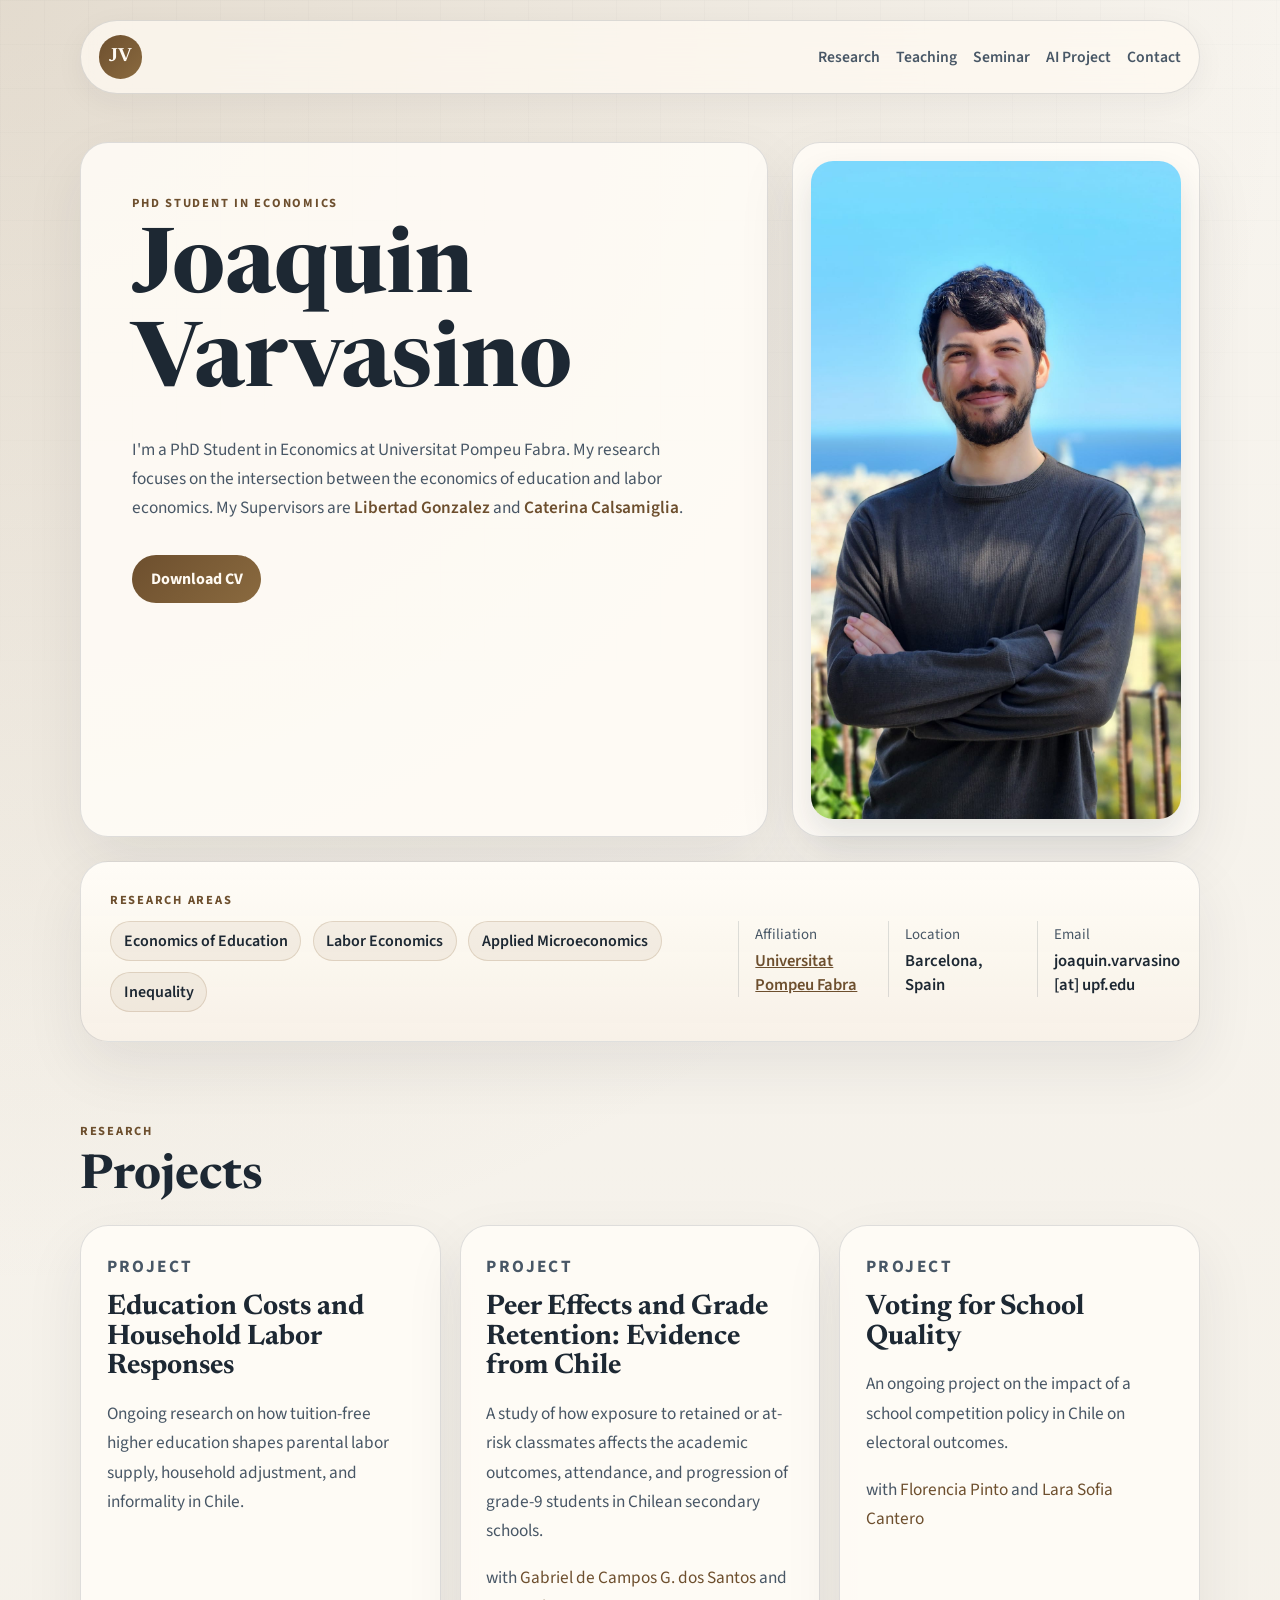
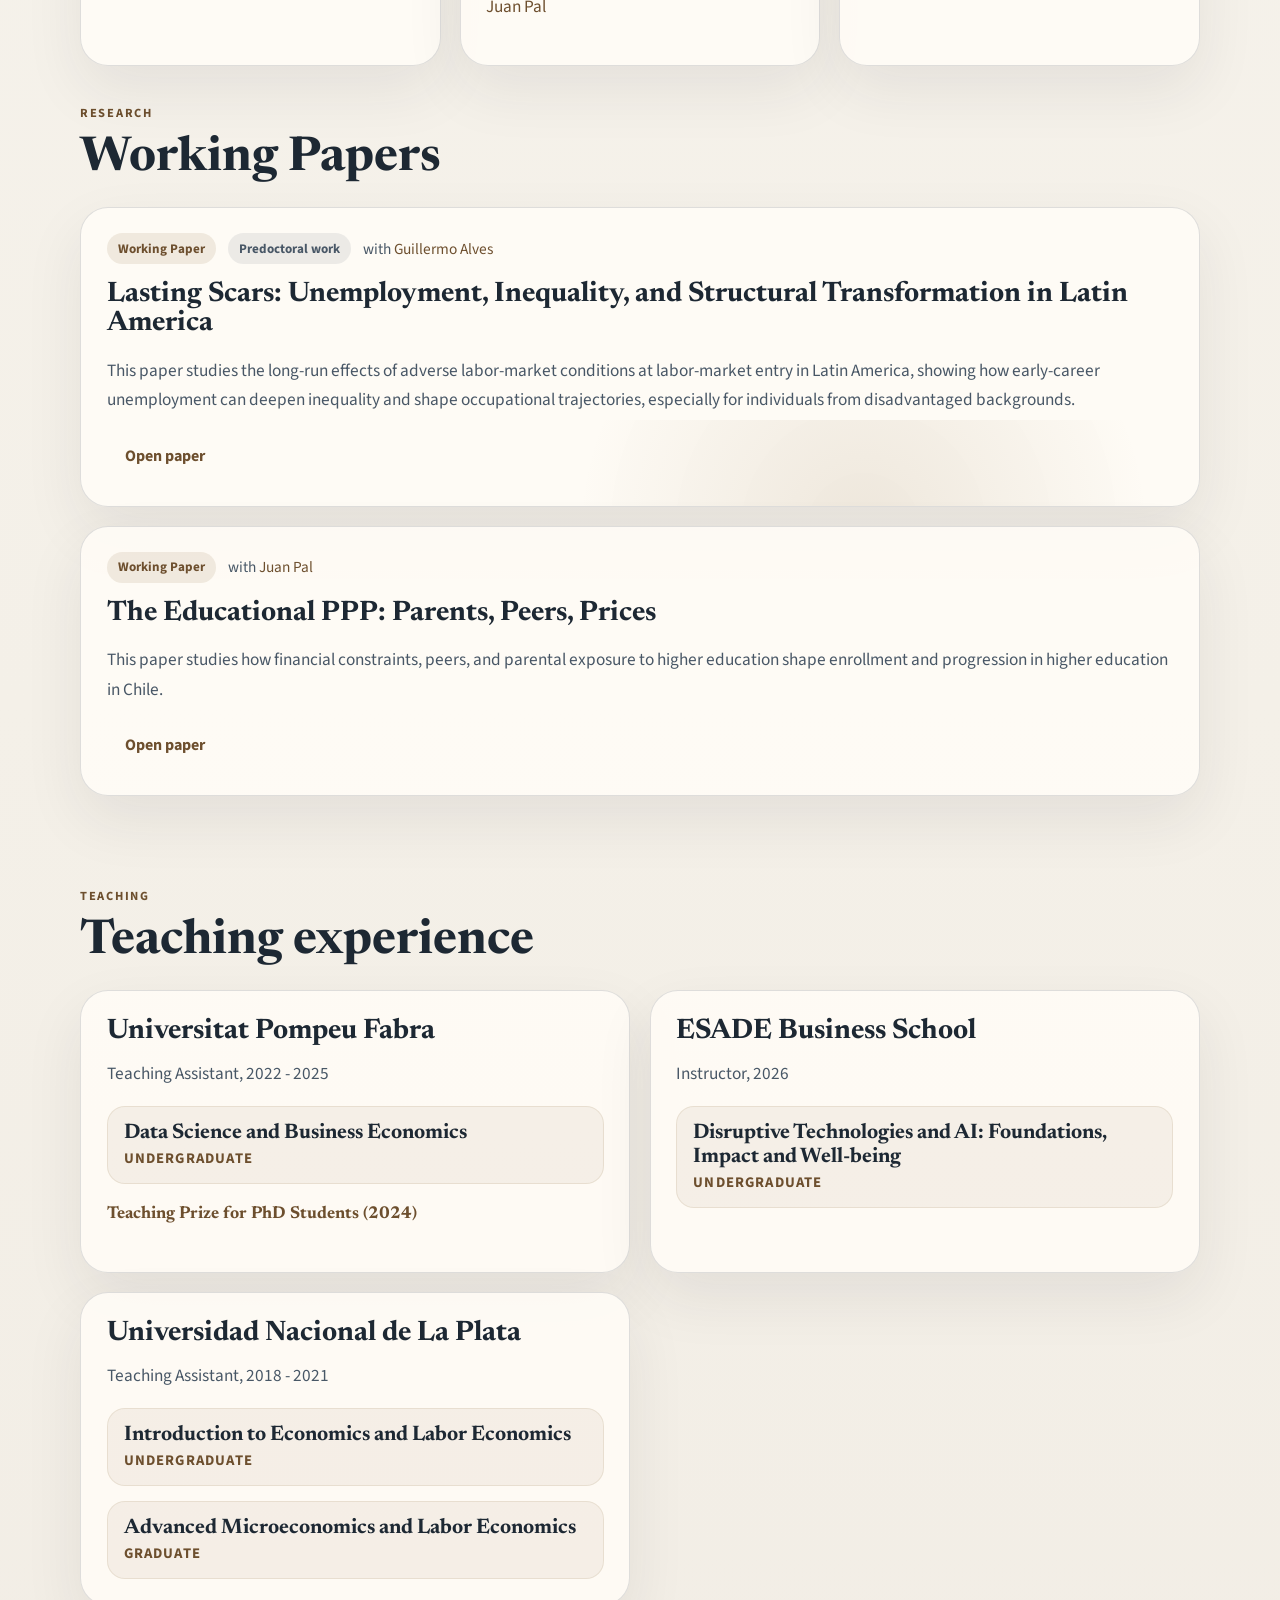
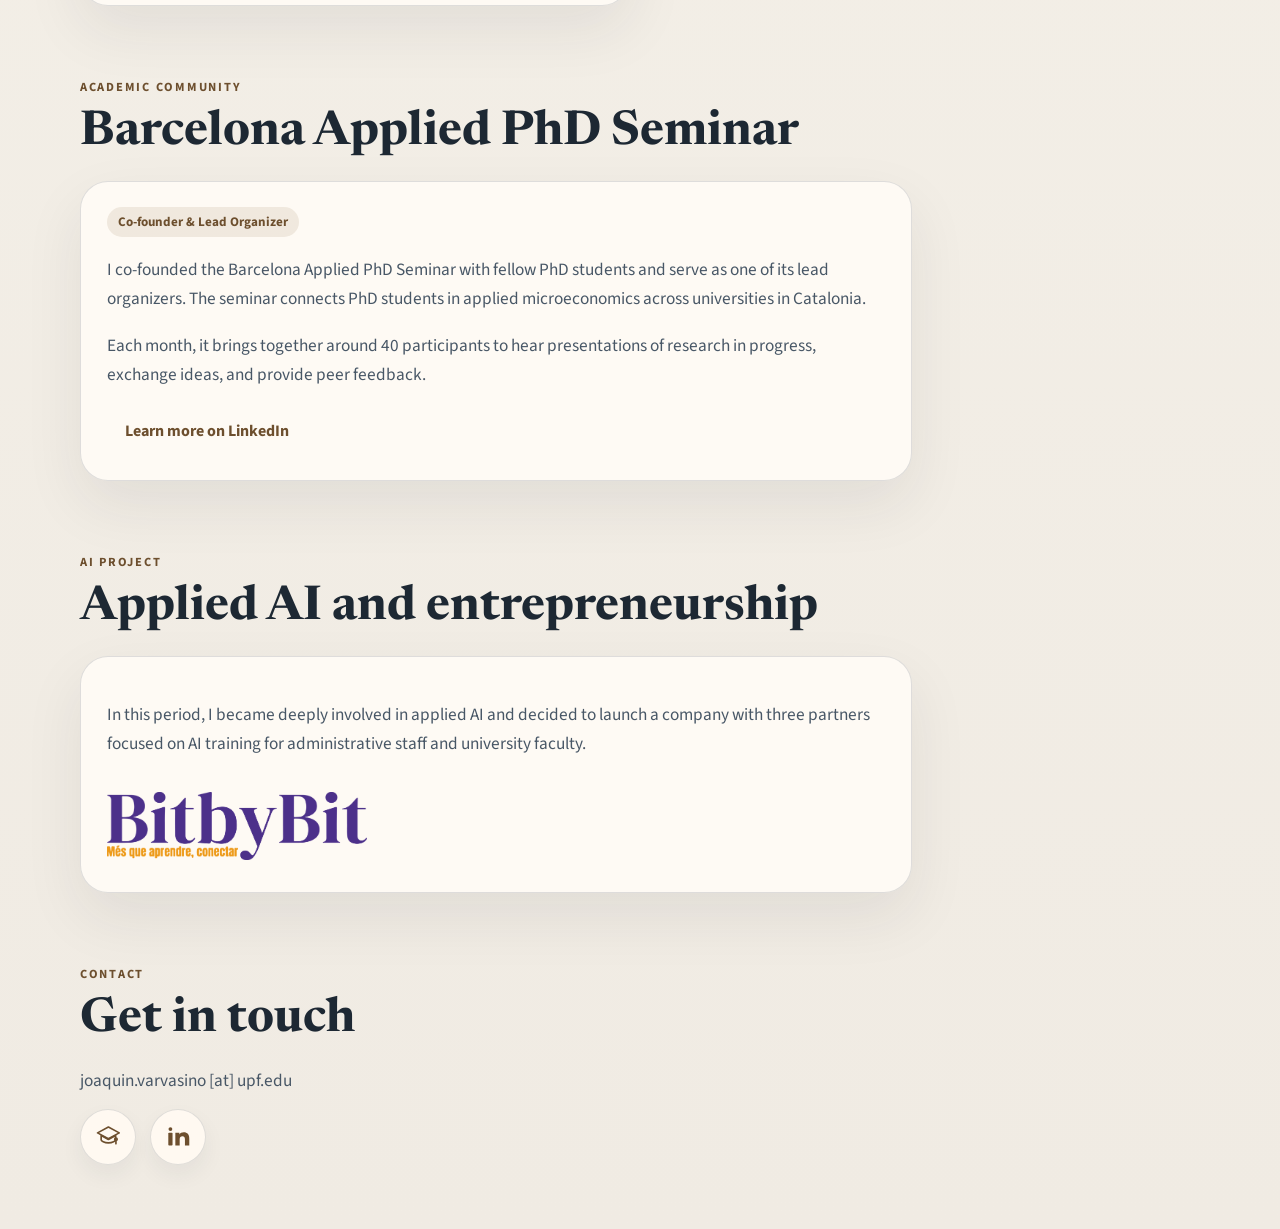
==== index.html @ 360f476b "Simplify ESADE course level to undergraduate" ====
<!DOCTYPE html>
<html lang="en">
<head>
  <meta charset="UTF-8">
  <meta name="viewport" content="width=device-width, initial-scale=1.0">
  <link rel="icon" type="image/png" href="favicon.png">
  <title>Joaquin Varvasino | Economics of Education &amp; Labor Economics</title>
  <meta
    name="description"
    content="Joaquin Varvasino, PhD student in Economics at Universitat Pompeu Fabra, researches economics of education, labor economics, inequality, and applied microeconomics."
  >
  <link rel="preconnect" href="https://fonts.googleapis.com">
  <link rel="preconnect" href="https://fonts.gstatic.com" crossorigin>
  <link
    href="https://fonts.googleapis.com/css2?family=Newsreader:opsz,wght@6..72,500;6..72,700&family=Source+Sans+3:wght@400;500;600;700&display=swap"
    rel="stylesheet"
  >
  <link rel="stylesheet" href="styles.css">
</head>
<body>
  <div class="site-shell">
    <header class="site-header">
      <a class="brand" href="#top">JV</a>
      <nav class="site-nav" aria-label="Primary">
        <a href="#research">Research</a>
        <a href="#teaching">Teaching</a>
        <a href="#seminar">Seminar</a>
        <a href="#ai-project">AI Project</a>
        <a href="#contact">Contact</a>
      </nav>
    </header>

    <main id="top">
      <section class="hero">
        <div class="hero-copy">
          <p class="eyebrow">PhD Student in Economics</p>
          <h1>Joaquin Varvasino</h1>
          <p class="lead">
            I'm a PhD Student in Economics at Universitat Pompeu Fabra. My research focuses
            on the intersection between the economics of education and labor economics. My
            Supervisors are
            <a href="https://libertadgonzalez.com/" target="_blank" rel="noreferrer">Libertad Gonzalez</a>
            and
            <a href="https://sites.google.com/site/caterinacalsamiglia/" target="_blank" rel="noreferrer">Caterina Calsamiglia</a>.
          </p>
          <div class="hero-actions">
            <a class="button button-primary" href="assets/docs/joaquin-varvasino-cv.pdf">Download CV</a>
          </div>
        </div>

        <aside class="hero-photo-card" aria-label="Profile photo">
          <div class="profile-photo-wrap">
            <img class="profile-photo" src="assets/profile-photo.jpeg" alt="Portrait of Joaquin Varvasino">
          </div>
        </aside>

        <aside class="hero-panel" aria-label="Research snapshot">
          <p class="panel-label">Research Areas</p>
          <div class="hero-panel-content">
            <ul class="tag-list">
              <li>Economics of Education</li>
              <li>Labor Economics</li>
              <li>Applied Microeconomics</li>
              <li>Inequality</li>
            </ul>
            <dl class="quick-facts">
              <div>
                <dt>Affiliation</dt>
                <dd><a href="https://www.upf.edu/es/web/econ/phd-r-z/-/asset_publisher/g9oPyFBB9Ssf/content/varvasino-joaquin/maximized" target="_blank" rel="noopener">Universitat Pompeu Fabra</a></dd>
              </div>
              <div>
                <dt>Location</dt>
                <dd>Barcelona, Spain</dd>
              </div>
              <div>
                <dt>Email</dt>
                <dd>joaquin.varvasino [at] upf.edu</dd>
              </div>
            </dl>
          </div>
        </aside>
      </section>

      <section class="section" id="research">
        <div class="section-heading">
          <p class="section-kicker">Research</p>
          <h2>Projects</h2>
        </div>
        <div class="project-grid">
          <article class="project-card">
            <p class="project-type">Project</p>
            <h3>Education Costs and Household Labor Responses</h3>
            <p>
              Ongoing research on how tuition-free higher education shapes parental labor
              supply, household adjustment, and informality in Chile.
            </p>
          </article>

          <article class="project-card">
            <p class="project-type">Project</p>
            <h3>Peer Effects and Grade Retention: Evidence from Chile</h3>
            <p>
              A study of how exposure to retained or at-risk classmates affects the academic
              outcomes, attendance, and progression of grade-9 students in Chilean secondary
              schools.
            </p>
            <p class="project-links">
              with
              <a href="https://gacamposgs.github.io/" target="_blank" rel="noreferrer">Gabriel de Campos G. dos Santos</a>
              and
              <a href="https://juanpal.com/" target="_blank" rel="noreferrer">Juan Pal</a>
            </p>
          </article>

          <article class="project-card">
            <p class="project-type">Project</p>
            <h3>Voting for School Quality</h3>
            <p>
              An ongoing project on the impact of a school competition policy in Chile on
              electoral outcomes.
            </p>
            <p class="project-links">
              with
              <a href="https://sites.google.com/view/mariaflorenciapinto/home" target="_blank" rel="noreferrer">Florencia Pinto</a>
              and
              <a href="https://scholar.google.com/citations?user=sMmZ3IYAAAAJ&amp;hl=es" target="_blank" rel="noreferrer">Lara Sofia Cantero</a>
            </p>
          </article>
        </div>
        <div class="section-heading section-heading-secondary">
          <p class="section-kicker">Research</p>
          <h2>Working Papers</h2>
        </div>
        <div class="paper-stack">
          <article class="paper-card featured-card">
            <div class="card-topline">
              <span class="status-pill">Working Paper</span>
              <span class="status-pill status-pill-soft">Predoctoral work</span>
              <span class="coauthors">
                with
                <a href="https://sites.google.com/site/guillealves/" target="_blank" rel="noreferrer">Guillermo Alves</a>
              </span>
            </div>
            <h3>Lasting Scars: Unemployment, Inequality, and Structural Transformation in Latin America</h3>
            <p>
              This paper studies the long-run effects of adverse labor-market conditions at
              labor-market entry in Latin America, showing how early-career unemployment can
              deepen inequality and shape occupational trajectories, especially for individuals
              from disadvantaged backgrounds.
            </p>
            <div class="card-actions">
              <a class="text-link" href="assets/docs/lasting-scars-working-paper.pdf">Open paper</a>
            </div>
          </article>

          <article class="paper-card">
            <div class="card-topline">
              <span class="status-pill">Working Paper</span>
              <span class="coauthors">
                with
                <a href="https://juanpal.com/" target="_blank" rel="noreferrer">Juan Pal</a>
              </span>
            </div>
            <h3>The Educational PPP: Parents, Peers, Prices</h3>
            <p>
              This paper studies how financial constraints, peers, and parental exposure to
              higher education shape enrollment and progression in higher education in Chile.
            </p>
            <div class="card-actions">
              <a class="text-link" href="assets/docs/educational-ppp-draft-may-2026.pdf">Open paper</a>
            </div>
          </article>
        </div>
      </section>

      <section class="section" id="teaching">
        <div class="section-heading">
          <p class="section-kicker">Teaching</p>
          <h2>Teaching experience</h2>
        </div>
        <div class="teaching-grid">
          <article class="paper-card">
            <h3>Universitat Pompeu Fabra</h3>
            <p class="teaching-meta">Teaching Assistant, 2022 - 2025</p>
            <ul class="teaching-list">
              <li>
                <strong>Data Science and Business Economics</strong>
                <span>Undergraduate</span>
              </li>
            </ul>
            <p class="teaching-award"><a href="assets/docs/teaching-prize-2024.pdf">Teaching Prize for PhD Students (2024)</a></p>
          </article>
          <article class="paper-card">
            <h3>ESADE Business School</h3>
            <p class="teaching-meta">Instructor, 2026</p>
            <ul class="teaching-list">
              <li>
                <strong>Disruptive Technologies and AI: Foundations, Impact and Well-being</strong>
                <span>UNDERGRADUATE</span>
              </li>
            </ul>
          </article>
          <article class="paper-card">
            <h3>Universidad Nacional de La Plata</h3>
            <p class="teaching-meta">Teaching Assistant, 2018 - 2021</p>
            <ul class="teaching-list">
              <li>
                <strong>Introduction to Economics and Labor Economics</strong>
                <span>Undergraduate</span>
              </li>
              <li>
                <strong>Advanced Microeconomics and Labor Economics</strong>
                <span>Graduate</span>
              </li>
            </ul>
          </article>
        </div>
      </section>

      <section class="section" id="seminar">
        <div class="section-heading">
          <p class="section-kicker">Academic community</p>
          <h2>Barcelona Applied PhD Seminar</h2>
        </div>
        <article class="paper-card work-card">
          <div class="card-topline">
            <span class="status-pill">Co-founder &amp; Lead Organizer</span>
          </div>
          <p>
            I co-founded the Barcelona Applied PhD Seminar with fellow PhD students and
            serve as one of its lead organizers. The seminar connects PhD students in
            applied microeconomics across universities in Catalonia.
          </p>
          <p>
            Each month, it brings together around 40 participants to hear presentations
            of research in progress, exchange ideas, and provide peer feedback.
          </p>
          <div class="card-actions">
            <a class="text-link" href="https://lnkd.in/p/eiwNmnWu" target="_blank" rel="noreferrer">Learn more on LinkedIn</a>
          </div>
        </article>
      </section>

      <section class="section" id="ai-project">
        <div class="section-heading">
          <p class="section-kicker">AI Project</p>
          <h2>Applied AI and entrepreneurship</h2>
        </div>
        <article class="paper-card work-card">
          <p>
            In this period, I became deeply involved in applied AI and decided to launch a
            company with three partners focused on AI training for administrative staff and
            university faculty.
          </p>
          <a class="bitbybit-link" href="https://bitbybit.cat/" target="_blank" rel="noreferrer">
            <img src="assets/bitbybit-logo.png" alt="Bitbybit.cat logo" width="260">
          </a>
        </article>
      </section>

      <section class="section contact-section" id="contact">
        <div class="section-heading">
          <p class="section-kicker">Contact</p>
          <h2>Get in touch</h2>
        </div>
        <div class="contact-panel">
          <p class="contact-email">joaquin.varvasino [at] upf.edu</p>
          <div class="social-links" aria-label="Social links">
            <a class="social-link" href="https://scholar.google.com/citations?user=OS49Cc4AAAAJ&amp;hl=es&amp;oi=ao" target="_blank" rel="noreferrer" aria-label="Google Scholar">
              <svg class="social-icon scholar-icon" viewBox="0 0 24 24" width="14" height="14" aria-hidden="true">
                <path d="M12 3 1.5 8.6 12 14.2 22.5 8.6 12 3Z"></path>
                <path d="M5 11.2v4.3c0 .7 2.9 2.8 7 2.8s7-2.1 7-2.8v-4.3l-7 3.7-7-3.7Z"></path>
                <circle cx="19.3" cy="14.8" r="1.2"></circle>
                <path d="M19.3 16v3.2"></path>
              </svg>
            </a>
            <a class="social-link" href="https://www.linkedin.com/in/joaquin-varvasino-826819135/" target="_blank" rel="noreferrer" aria-label="LinkedIn">
              <svg class="social-icon linkedin-icon" viewBox="0 0 24 24" width="14" height="14" aria-hidden="true">
                <rect x="3.2" y="8.4" width="4.1" height="12.4" rx="0.8"></rect>
                <circle cx="5.25" cy="4.95" r="1.85"></circle>
                <path d="M10 8.4h3.9v1.7c.8-1.2 2.3-2 4.3-2 3.4 0 5.3 2.1 5.3 6.1v6.6h-4.2v-5.9c0-2-.8-3.1-2.4-3.1-1.8 0-2.7 1.2-2.7 3.1v5.9H10V8.4Z"></path>
              </svg>
            </a>
          </div>
        </div>
      </section>
    </main>
  </div>
</body>
</html>
---- styles.css ----
:root {
  --bg: #f4f0e8;
  --bg-soft: #ebe4d8;
  --surface: rgba(255, 252, 246, 0.88);
  --surface-strong: #fffaf2;
  --border: rgba(31, 47, 64, 0.14);
  --ink: #1d2833;
  --ink-soft: #485766;
  --accent: #8a6a3f;
  --accent-deep: #6d4f2e;
  --shadow: 0 24px 60px rgba(34, 41, 48, 0.08);
  --radius-lg: 28px;
  --radius-md: 18px;
  --radius-sm: 12px;
  --max-width: 1120px;
}

* {
  box-sizing: border-box;
}

html {
  scroll-behavior: smooth;
}

body {
  margin: 0;
  min-height: 100vh;
  font-family: "Source Sans 3", sans-serif;
  color: var(--ink);
  background:
    radial-gradient(circle at top left, rgba(138, 106, 63, 0.18), transparent 28%),
    linear-gradient(180deg, #f7f4ee 0%, var(--bg) 52%, #f0ebe3 100%);
}

body::before {
  content: "";
  position: fixed;
  inset: 0;
  pointer-events: none;
  background-image:
    linear-gradient(rgba(29, 40, 51, 0.03) 1px, transparent 1px),
    linear-gradient(90deg, rgba(29, 40, 51, 0.03) 1px, transparent 1px);
  background-size: 44px 44px;
  mask-image: linear-gradient(180deg, rgba(0, 0, 0, 0.45), transparent 85%);
}

.site-shell {
  position: relative;
  z-index: 1;
  width: min(calc(100% - 2rem), var(--max-width));
  margin: 0 auto;
  padding: 1.25rem 0 4rem;
}

.site-header {
  position: sticky;
  top: 1rem;
  z-index: 20;
  display: flex;
  align-items: center;
  justify-content: space-between;
  gap: 1rem;
  padding: 0.9rem 1.1rem;
  margin-bottom: 2rem;
  border: 1px solid var(--border);
  border-radius: 999px;
  background: rgba(255, 250, 242, 0.75);
  backdrop-filter: blur(18px);
  box-shadow: 0 8px 30px rgba(31, 47, 64, 0.05);
}

.brand {
  display: inline-flex;
  align-items: center;
  justify-content: center;
  width: 2.7rem;
  height: 2.7rem;
  border-radius: 50%;
  text-decoration: none;
  font-family: "Newsreader", serif;
  font-size: 1.2rem;
  font-weight: 700;
  color: var(--surface-strong);
  background: linear-gradient(135deg, var(--accent-deep), var(--accent));
}

.site-nav {
  display: flex;
  flex-wrap: wrap;
  justify-content: flex-end;
  gap: 1rem;
}

.site-nav a {
  color: var(--ink-soft);
  text-decoration: none;
  font-size: 0.98rem;
  font-weight: 600;
}

.site-nav a:hover,
.site-nav a:focus-visible,
.lead a:hover,
.lead a:focus-visible,
.text-link:hover,
.text-link:focus-visible,
.quick-facts a:hover,
.quick-facts a:focus-visible {
  color: var(--accent-deep);
}

.hero {
  display: grid;
  grid-template-columns: minmax(0, 1.35fr) minmax(280px, 0.8fr);
  gap: 1.5rem;
  align-items: stretch;
  padding: 1rem 0 0.5rem;
}

.hero-copy,
.hero-photo-card,
.hero-panel,
.paper-card,
.project-card,
.contact-card {
  border: 1px solid var(--border);
  border-radius: var(--radius-lg);
  background: var(--surface);
  box-shadow: var(--shadow);
  animation: rise-in 700ms ease both;
}

.hero-copy {
  padding: clamp(2rem, 4vw, 3.6rem);
}

.hero-photo-card {
  padding: 1.1rem;
}

.eyebrow,
.section-kicker,
.panel-label,
.project-type,
.contact-label {
  margin: 0 0 0.75rem;
  text-transform: uppercase;
  letter-spacing: 0.14em;
  color: var(--accent-deep);
  font-size: 0.78rem;
  font-weight: 700;
}

h1,
h2,
h3 {
  margin: 0;
  font-family: "Newsreader", serif;
  font-weight: 700;
  line-height: 1.05;
}

h1 {
  max-width: 9ch;
  font-size: clamp(3.35rem, 7vw, 5.6rem);
}

h2 {
  font-size: clamp(2rem, 4vw, 3rem);
}

h3 {
  font-size: clamp(1.5rem, 2.2vw, 2rem);
}

.lead,
.paper-card p,
.project-card p {
  color: var(--ink-soft);
  font-size: 1.08rem;
  line-height: 1.7;
}

.lead {
  max-width: 48rem;
  margin: 1.4rem 0 0;
}

.hero-copy .lead a,
.hero-copy .lead a:visited {
  color: var(--accent-deep);
  font-weight: 600;
  text-decoration: none;
}

.hero-copy .lead a:hover,
.hero-copy .lead a:focus-visible {
  color: var(--accent-deep);
  text-decoration: underline;
}

.hero-actions,
.card-actions,
.contact-grid {
  display: flex;
  flex-wrap: wrap;
  gap: 0.9rem;
}

.hero-actions {
  margin-top: 2rem;
}

.button,
.text-link {
  display: inline-flex;
  align-items: center;
  justify-content: center;
  gap: 0.4rem;
  min-height: 3rem;
  padding: 0.75rem 1.15rem;
  border-radius: 999px;
  text-decoration: none;
  font-weight: 700;
  transition: transform 180ms ease, background-color 180ms ease, color 180ms ease;
}

.button:hover,
.button:focus-visible,
.text-link:hover,
.text-link:focus-visible,
.contact-card:hover,
.contact-card:focus-visible {
  transform: translateY(-2px);
}

.button-primary {
  color: var(--surface-strong);
  background: linear-gradient(135deg, var(--accent-deep), var(--accent));
}

.button-secondary {
  color: var(--ink);
  background: rgba(255, 250, 242, 0.95);
  border: 1px solid var(--border);
}

.hero-panel {
  grid-column: 1 / -1;
  padding: 1.8rem;
  background:
    linear-gradient(180deg, rgba(255, 252, 246, 0.94), rgba(247, 241, 231, 0.92)),
    var(--surface);
  animation-delay: 120ms;
}

.profile-photo-wrap {
  border-radius: 22px;
  overflow: hidden;
  box-shadow: 0 16px 32px rgba(31, 47, 64, 0.12);
  height: 100%;
}

.profile-photo {
  display: block;
  width: 100%;
  height: 100%;
  min-height: 100%;
  object-fit: cover;
  object-position: center top;
}

.hero-panel-content {
  display: grid;
  grid-template-columns: minmax(0, 1.4fr) minmax(0, 1fr);
  gap: 1.25rem 1.5rem;
  align-items: start;
}

.tag-list {
  display: flex;
  flex-wrap: wrap;
  gap: 0.7rem;
  padding: 0;
  margin: 0;
  list-style: none;
}

.tag-list li {
  padding: 0.5rem 0.8rem;
  border: 1px solid rgba(138, 106, 63, 0.2);
  border-radius: 999px;
  background: rgba(138, 106, 63, 0.08);
  color: var(--ink);
  font-weight: 600;
}

.quick-facts {
  display: grid;
  grid-template-columns: repeat(3, minmax(0, 1fr));
  gap: 1rem;
  margin: 0;
}

.quick-facts div {
  min-width: 0;
  padding-top: 0.2rem;
  padding-left: 1rem;
  border-left: 1px solid var(--border);
}

.quick-facts dt {
  margin-bottom: 0.25rem;
  color: var(--ink-soft);
  font-size: 0.93rem;
}

.quick-facts dd {
  margin: 0;
  font-size: 1.04rem;
  font-weight: 600;
}

.quick-facts a,
.text-link {
  color: var(--accent-deep);
}

.section {
  padding: 4.5rem 0 0;
}

.section-heading {
  margin-bottom: 1.4rem;
}

.section-heading-secondary {
  margin-top: 2.4rem;
}

.paper-card,
.project-card,
.contact-card {
  padding: 1.6rem;
}

.paper-card a,
.project-card a {
  color: var(--accent-deep);
  text-decoration: none;
}

.paper-card a:hover,
.project-card a:hover,
.paper-card a:focus-visible,
.project-card a:focus-visible {
  text-decoration: underline;
}

.card-topline {
  display: flex;
  flex-wrap: wrap;
  gap: 0.75rem;
  align-items: center;
  margin-bottom: 1rem;
}

.status-pill {
  display: inline-flex;
  align-items: center;
  padding: 0.38rem 0.7rem;
  border-radius: 999px;
  background: rgba(138, 106, 63, 0.12);
  color: var(--accent-deep);
  font-size: 0.82rem;
  font-weight: 700;
}

.status-pill-soft {
  background: rgba(31, 47, 64, 0.08);
  color: var(--ink-soft);
}

.coauthors {
  color: var(--ink-soft);
  font-size: 0.96rem;
}

.featured-card {
  position: relative;
  overflow: hidden;
  animation-delay: 140ms;
}

.featured-card::after {
  content: "";
  position: absolute;
  inset: auto -10% -45% 30%;
  height: 220px;
  background: radial-gradient(circle, rgba(138, 106, 63, 0.14), transparent 62%);
  pointer-events: none;
}

.paper-stack {
  display: grid;
  gap: 1.2rem;
  margin-bottom: 1.2rem;
}

.project-grid {
  display: grid;
  grid-template-columns: repeat(3, minmax(0, 1fr));
  gap: 1.2rem;
}

.project-links,
.teaching-meta {
  margin-top: 0.8rem;
  color: var(--ink-soft);
  font-size: 0.98rem;
}

.teaching-grid {
  display: grid;
  grid-template-columns: repeat(2, minmax(0, 1fr));
  gap: 1.2rem;
}

.teaching-list {
  display: grid;
  gap: 0.9rem;
  padding: 0;
  margin: 1rem 0 0;
  list-style: none;
}

.teaching-list li {
  display: flex;
  flex-direction: column;
  gap: 0.15rem;
  padding: 0.9rem 1rem;
  border-radius: var(--radius-md);
  background: rgba(138, 106, 63, 0.08);
  border: 1px solid rgba(138, 106, 63, 0.12);
}

.teaching-list strong {
  font-family: "Newsreader", serif;
  font-size: 1.32rem;
  color: var(--ink);
  line-height: 1.15;
}

.teaching-list span {
  color: var(--accent-deep);
  font-size: 0.92rem;
  font-weight: 700;
  letter-spacing: 0.08em;
  text-transform: uppercase;
}

.teaching-award {
  margin-top: 1rem;
  font-family: "Newsreader", serif;
  font-size: 1.42rem;
  font-weight: 700;
  color: var(--accent-deep);
  line-height: 1.15;
}

.work-card {
  max-width: 52rem;
}

.project-card:nth-child(1) {
  animation-delay: 120ms;
}

.project-card:nth-child(2) {
  animation-delay: 180ms;
}

.project-card:nth-child(3) {
  animation-delay: 240ms;
}

.contact-panel {
  display: flex;
  flex-direction: column;
  gap: 1rem;
  align-items: flex-start;
}

.contact-email {
  margin: 0;
  color: var(--ink-soft);
  font-size: 1.08rem;
}

.social-links {
  display: flex;
  gap: 0.85rem;
  align-items: center;
}

.social-link {
  display: inline-flex;
  align-items: center;
  justify-content: center;
  width: 3.5rem;
  height: 3.5rem;
  border-radius: 999px;
  border: 1px solid var(--border);
  background: rgba(255, 250, 242, 0.95);
  color: var(--accent-deep);
  box-shadow: 0 10px 22px rgba(31, 47, 64, 0.06);
  transition: transform 180ms ease, color 180ms ease, border-color 180ms ease;
}

.social-link:hover,
.social-link:focus-visible {
  transform: translateY(-2px);
  border-color: rgba(138, 106, 63, 0.35);
}

.social-icon {
  width: 1.55rem;
  height: 1.55rem;
  flex: 0 0 auto;
  fill: none;
  stroke: currentColor;
  stroke-width: 1.6;
  stroke-linecap: round;
  stroke-linejoin: round;
}

.linkedin-icon {
  fill: currentColor;
  stroke: none;
}

.bitbybit-link {
  display: inline-flex;
  align-items: center;
  margin-top: 1rem;
}

.bitbybit-link img {
  display: block;
  width: min(260px, 100%);
  max-width: 260px;
  height: auto;
}

@keyframes rise-in {
  from {
    opacity: 0;
    transform: translateY(22px);
  }

  to {
    opacity: 1;
    transform: translateY(0);
  }
}

@media (max-width: 920px) {
  .hero,
  .project-grid,
  .teaching-grid,
  .contact-grid {
    grid-template-columns: 1fr;
  }

  .hero-panel-content,
  .quick-facts {
    grid-template-columns: 1fr;
  }

  .quick-facts div {
    padding-left: 0;
    padding-top: 1rem;
    border-left: 0;
    border-top: 1px solid var(--border);
  }

  .site-header {
    border-radius: 24px;
    padding: 1rem;
  }

  .site-nav {
    justify-content: flex-start;
  }
}

@media (max-width: 640px) {
  .site-shell {
    width: min(calc(100% - 1rem), var(--max-width));
    padding-top: 0.5rem;
  }

  .site-header {
    position: static;
  }

  .hero-copy,
  .hero-photo-card,
  .hero-panel,
  .paper-card,
  .project-card,
  .contact-card {
    padding: 1.2rem;
    border-radius: 22px;
  }

  h1 {
    max-width: 100%;
  }
}
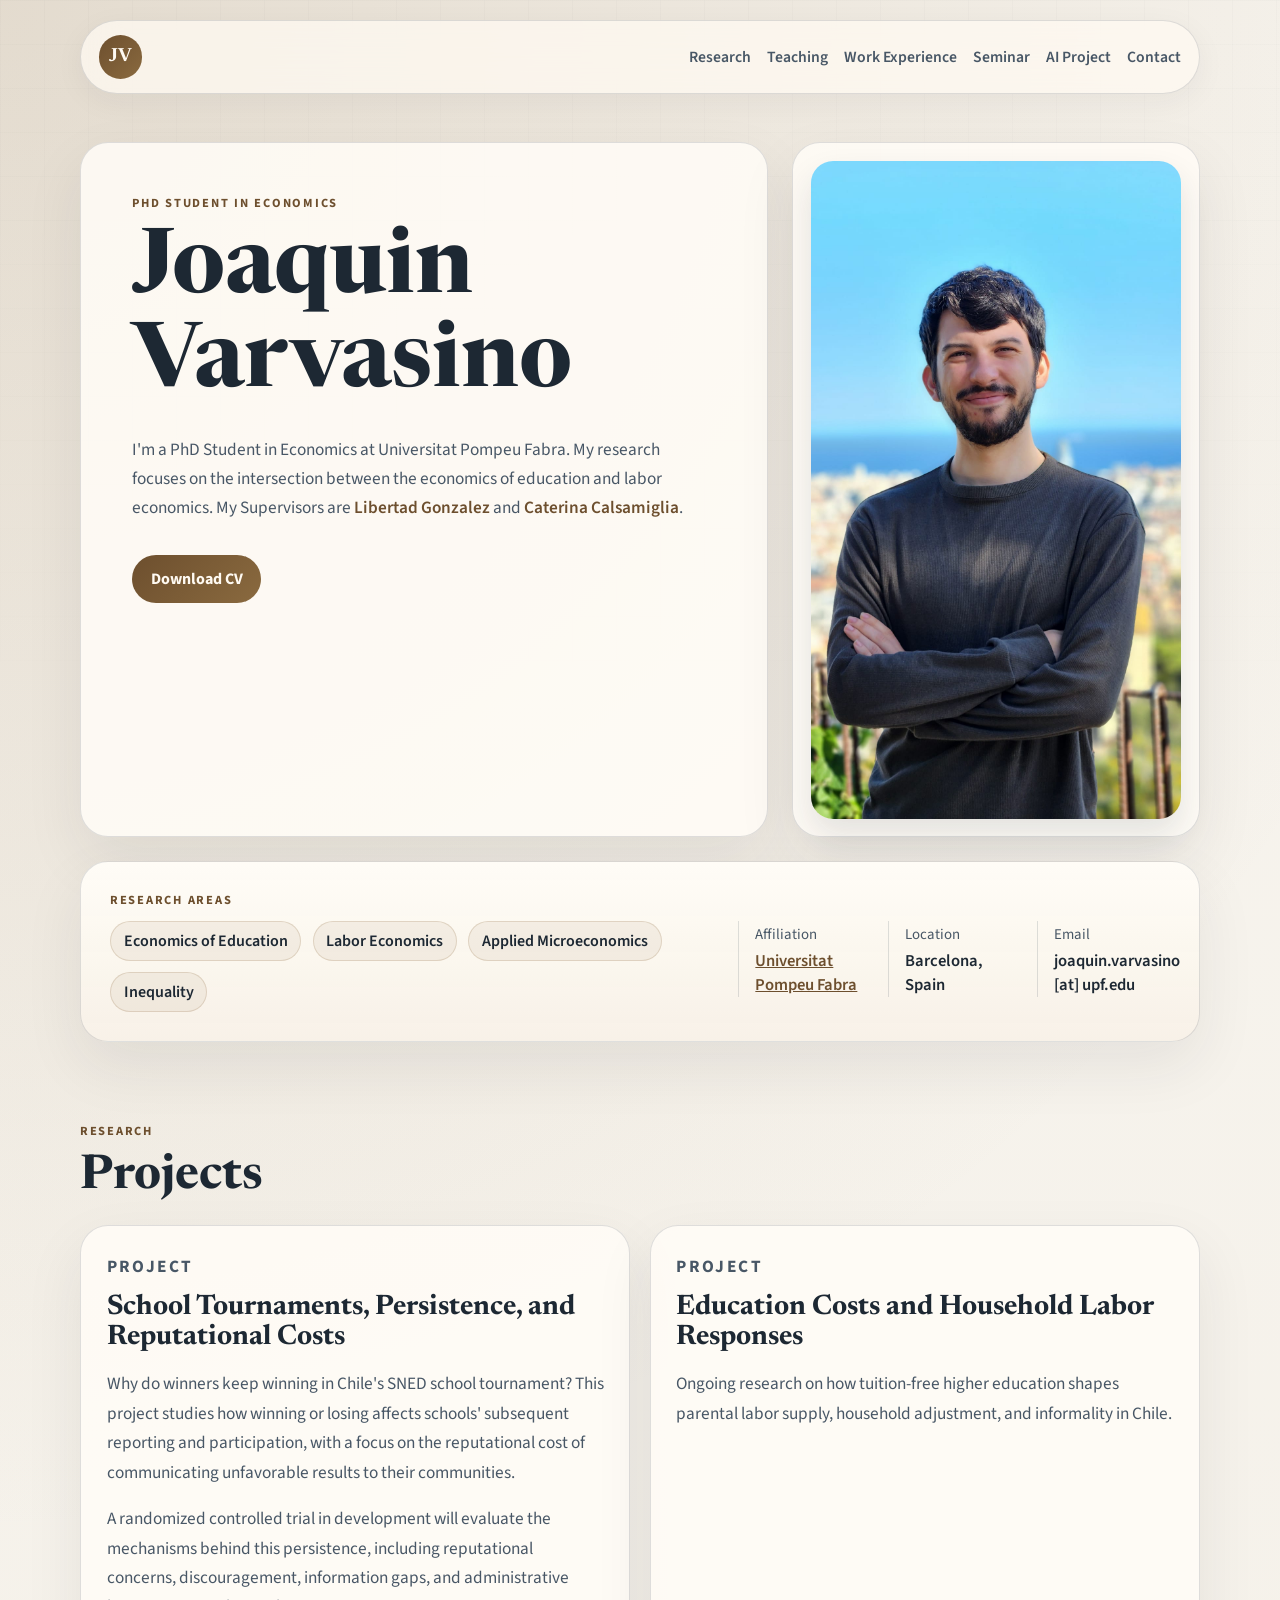
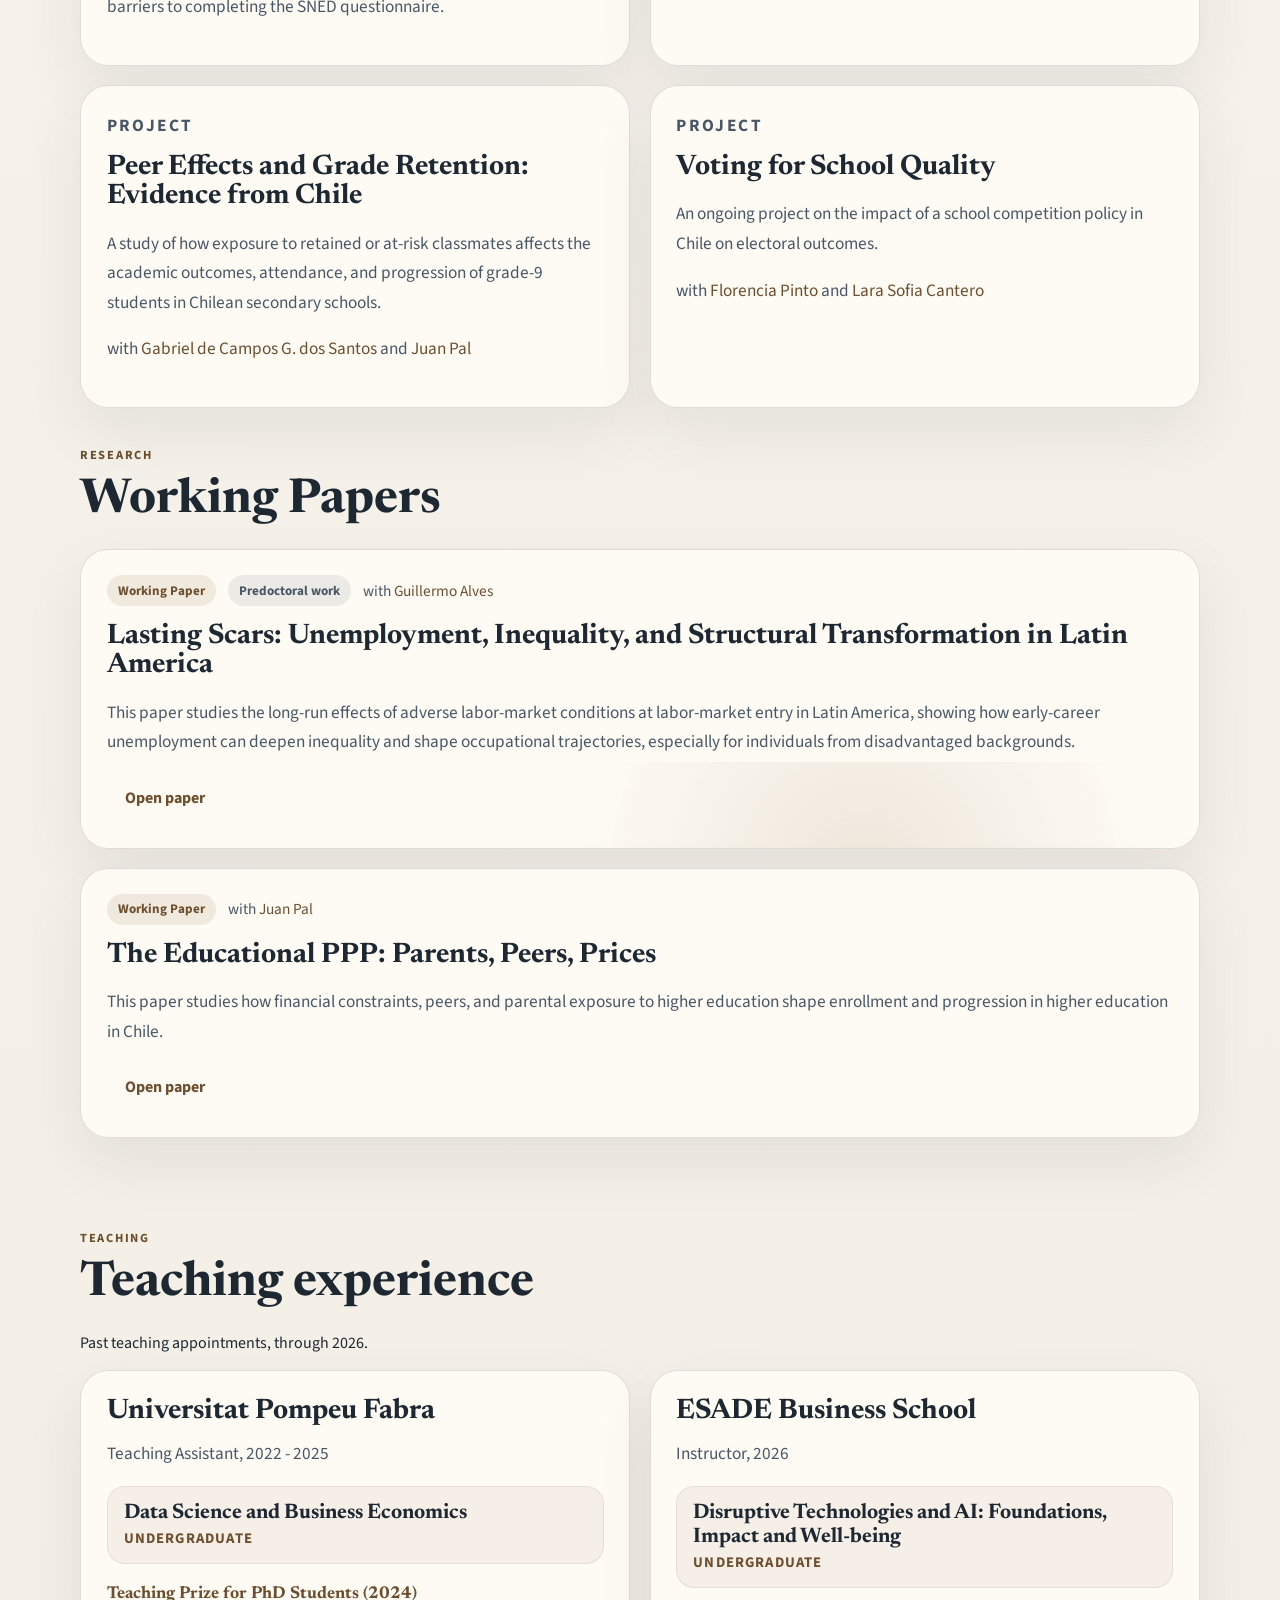
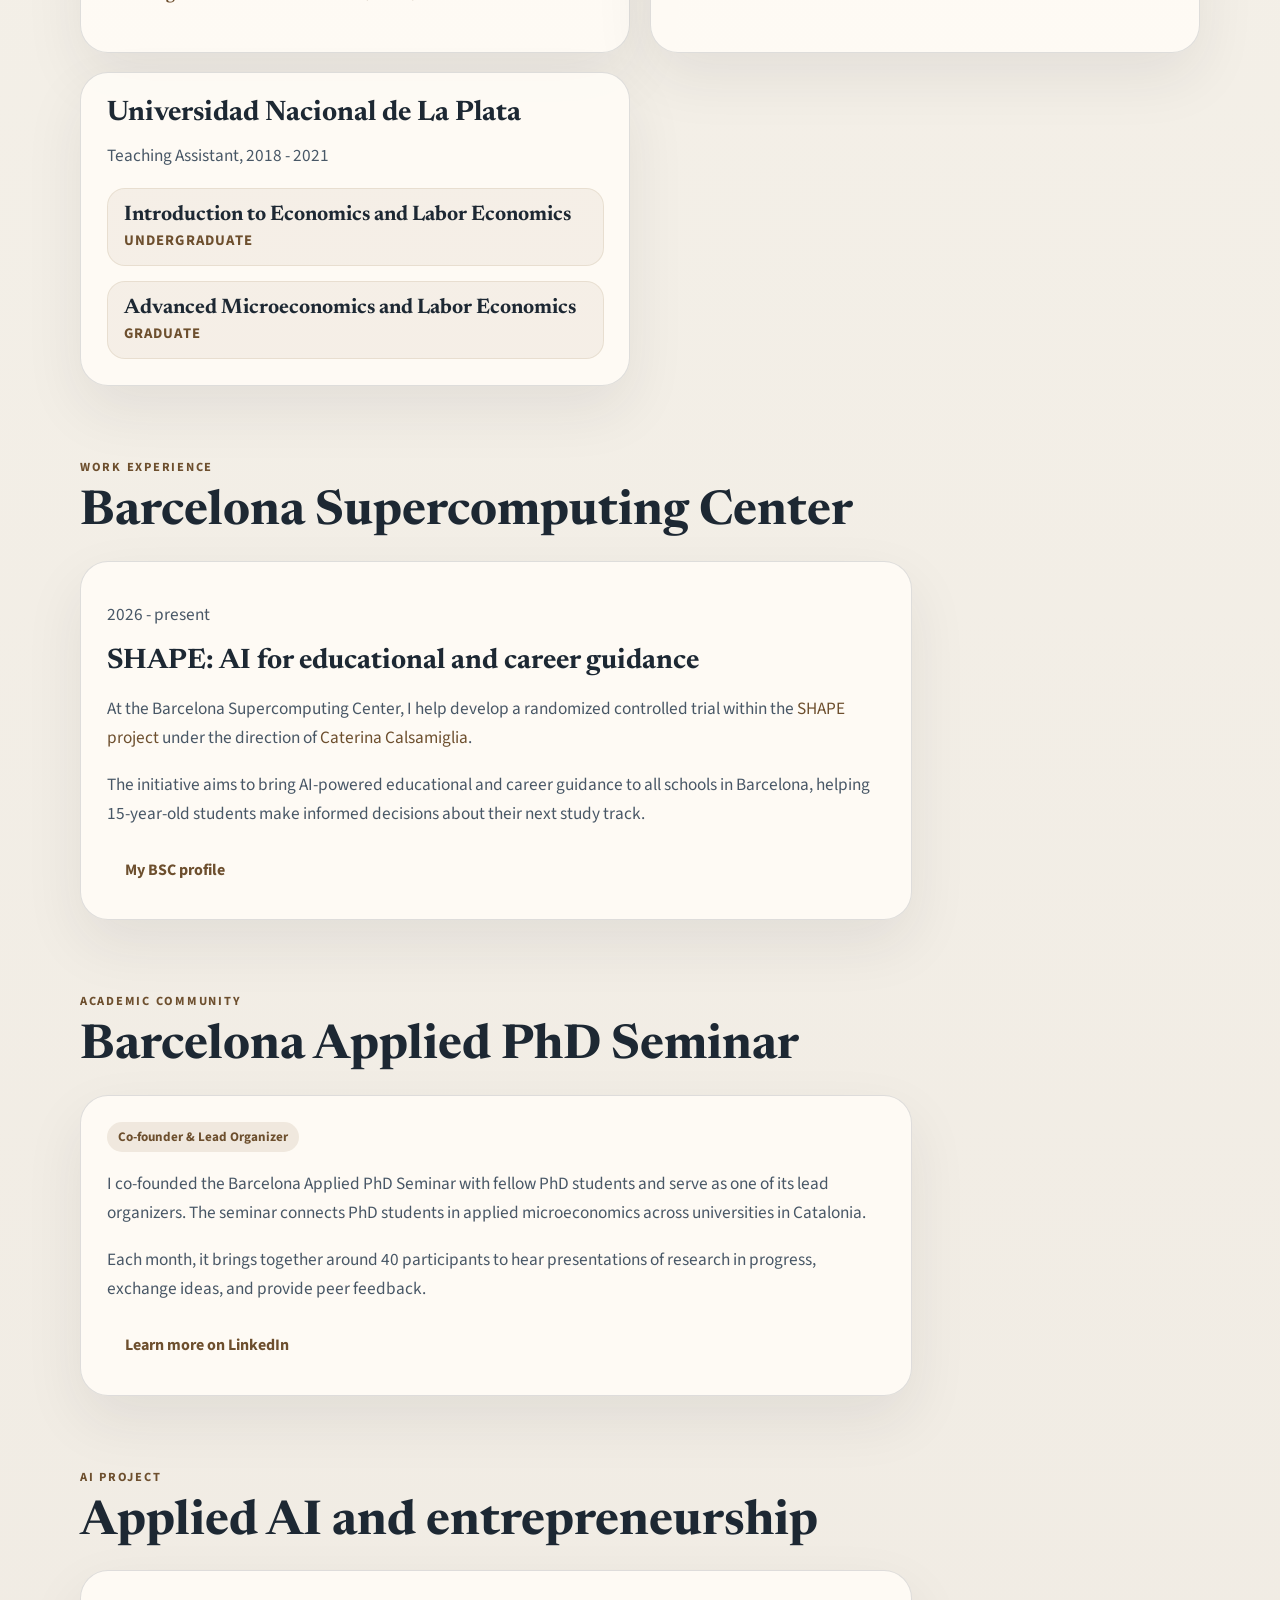
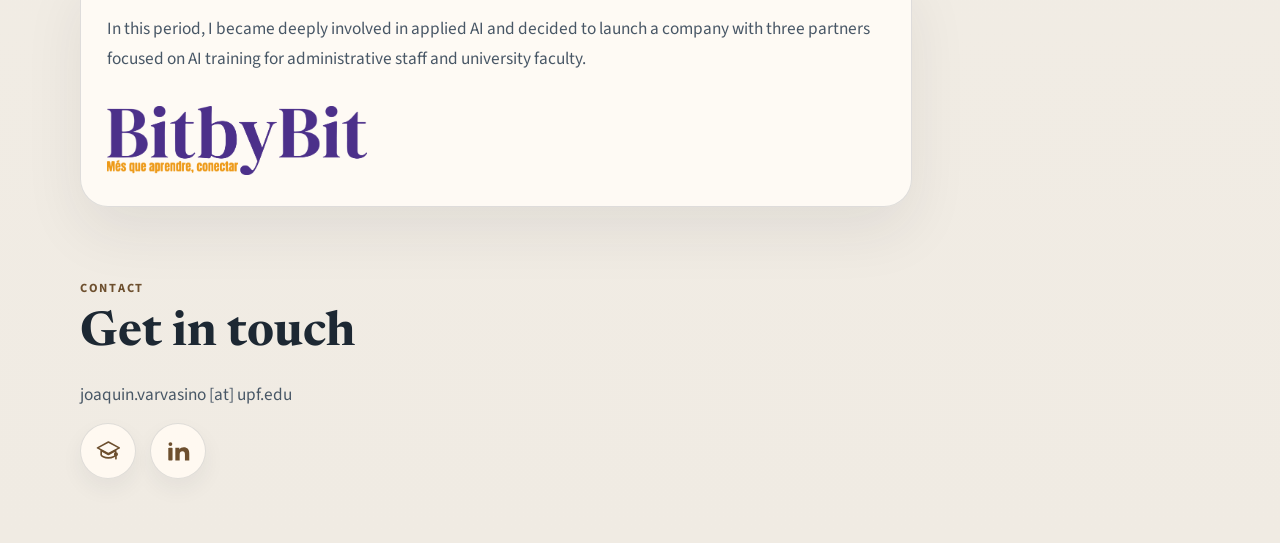
==== commit 00bb897e: "Add BSC work experience and SNED research project" ====
--- a/index.html
+++ b/index.html
@@ -24,6 +24,7 @@
       <nav class="site-nav" aria-label="Primary">
         <a href="#research">Research</a>
         <a href="#teaching">Teaching</a>
+        <a href="#work-experience">Work Experience</a>
         <a href="#seminar">Seminar</a>
         <a href="#ai-project">AI Project</a>
         <a href="#contact">Contact</a>
@@ -89,6 +90,23 @@
         <div class="project-grid">
           <article class="project-card">
             <p class="project-type">Project</p>
+            <h3>School Tournaments, Persistence, and Reputational Costs</h3>
+            <p>
+              Why do winners keep winning in Chile's SNED school tournament? This project
+              studies how winning or losing affects schools' subsequent reporting and
+              participation, with a focus on the reputational cost of communicating
+              unfavorable results to their communities.
+            </p>
+            <p>
+              A randomized controlled trial in development will evaluate the mechanisms
+              behind this persistence, including reputational concerns, discouragement,
+              information gaps, and administrative barriers to completing the SNED
+              questionnaire.
+            </p>
+          </article>
+
+          <article class="project-card">
+            <p class="project-type">Project</p>
             <h3>Education Costs and Household Labor Responses</h3>
             <p>
               Ongoing research on how tuition-free higher education shapes parental labor
@@ -178,6 +196,7 @@
           <p class="section-kicker">Teaching</p>
           <h2>Teaching experience</h2>
         </div>
+        <p>Past teaching appointments, through 2026.</p>
         <div class="teaching-grid">
           <article class="paper-card">
             <h3>Universitat Pompeu Fabra</h3>
@@ -215,6 +234,32 @@
             </ul>
           </article>
         </div>
+      </section>
+
+      <section class="section" id="work-experience">
+        <div class="section-heading">
+          <p class="section-kicker">Work Experience</p>
+          <h2>Barcelona Supercomputing Center</h2>
+        </div>
+        <article class="paper-card work-card">
+          <p class="teaching-meta">2026 - present</p>
+          <h3>SHAPE: AI for educational and career guidance</h3>
+          <p>
+            At the Barcelona Supercomputing Center, I help develop a randomized controlled
+            trial within the
+            <a href="https://www.bsc.es/es/research-and-development/projects/shape-strategies-human-capital-advancement-and-productive" target="_blank" rel="noreferrer">SHAPE project</a>
+            under the direction of
+            <a href="https://sites.google.com/site/caterinacalsamiglia/" target="_blank" rel="noreferrer">Caterina Calsamiglia</a>.
+          </p>
+          <p>
+            The initiative aims to bring AI-powered educational and career guidance to all
+            schools in Barcelona, helping 15-year-old students make informed decisions
+            about their next study track.
+          </p>
+          <div class="card-actions">
+            <a class="text-link" href="https://www.bsc.es/varvasino-joaquin" target="_blank" rel="noreferrer">My BSC profile</a>
+          </div>
+        </article>
       </section>
 
       <section class="section" id="seminar">
--- a/styles.css
+++ b/styles.css
@@ -410,7 +410,7 @@
 
 .project-grid {
   display: grid;
-  grid-template-columns: repeat(3, minmax(0, 1fr));
+  grid-template-columns: repeat(2, minmax(0, 1fr));
   gap: 1.2rem;
 }
 
@@ -483,6 +483,10 @@
 
 .project-card:nth-child(3) {
   animation-delay: 240ms;
+}
+
+.project-card:nth-child(4) {
+  animation-delay: 300ms;
 }
 
 .contact-panel {
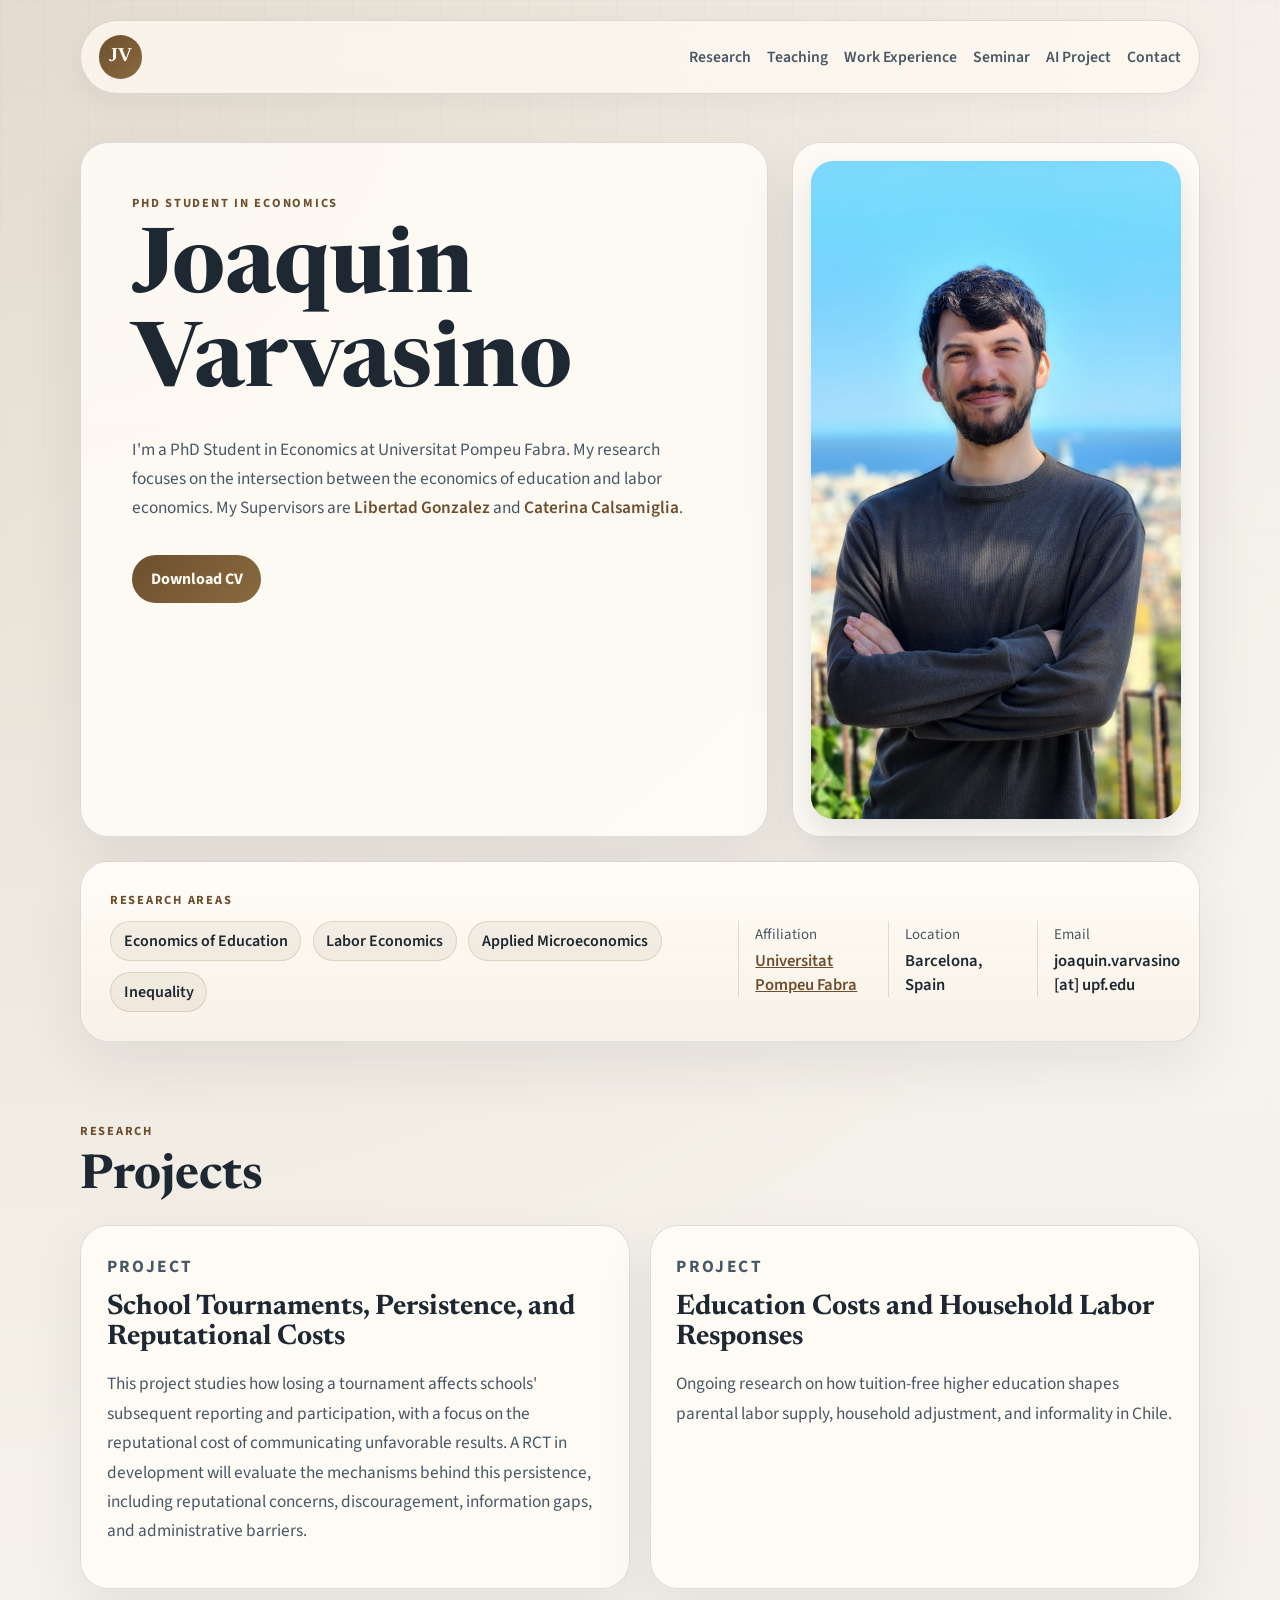
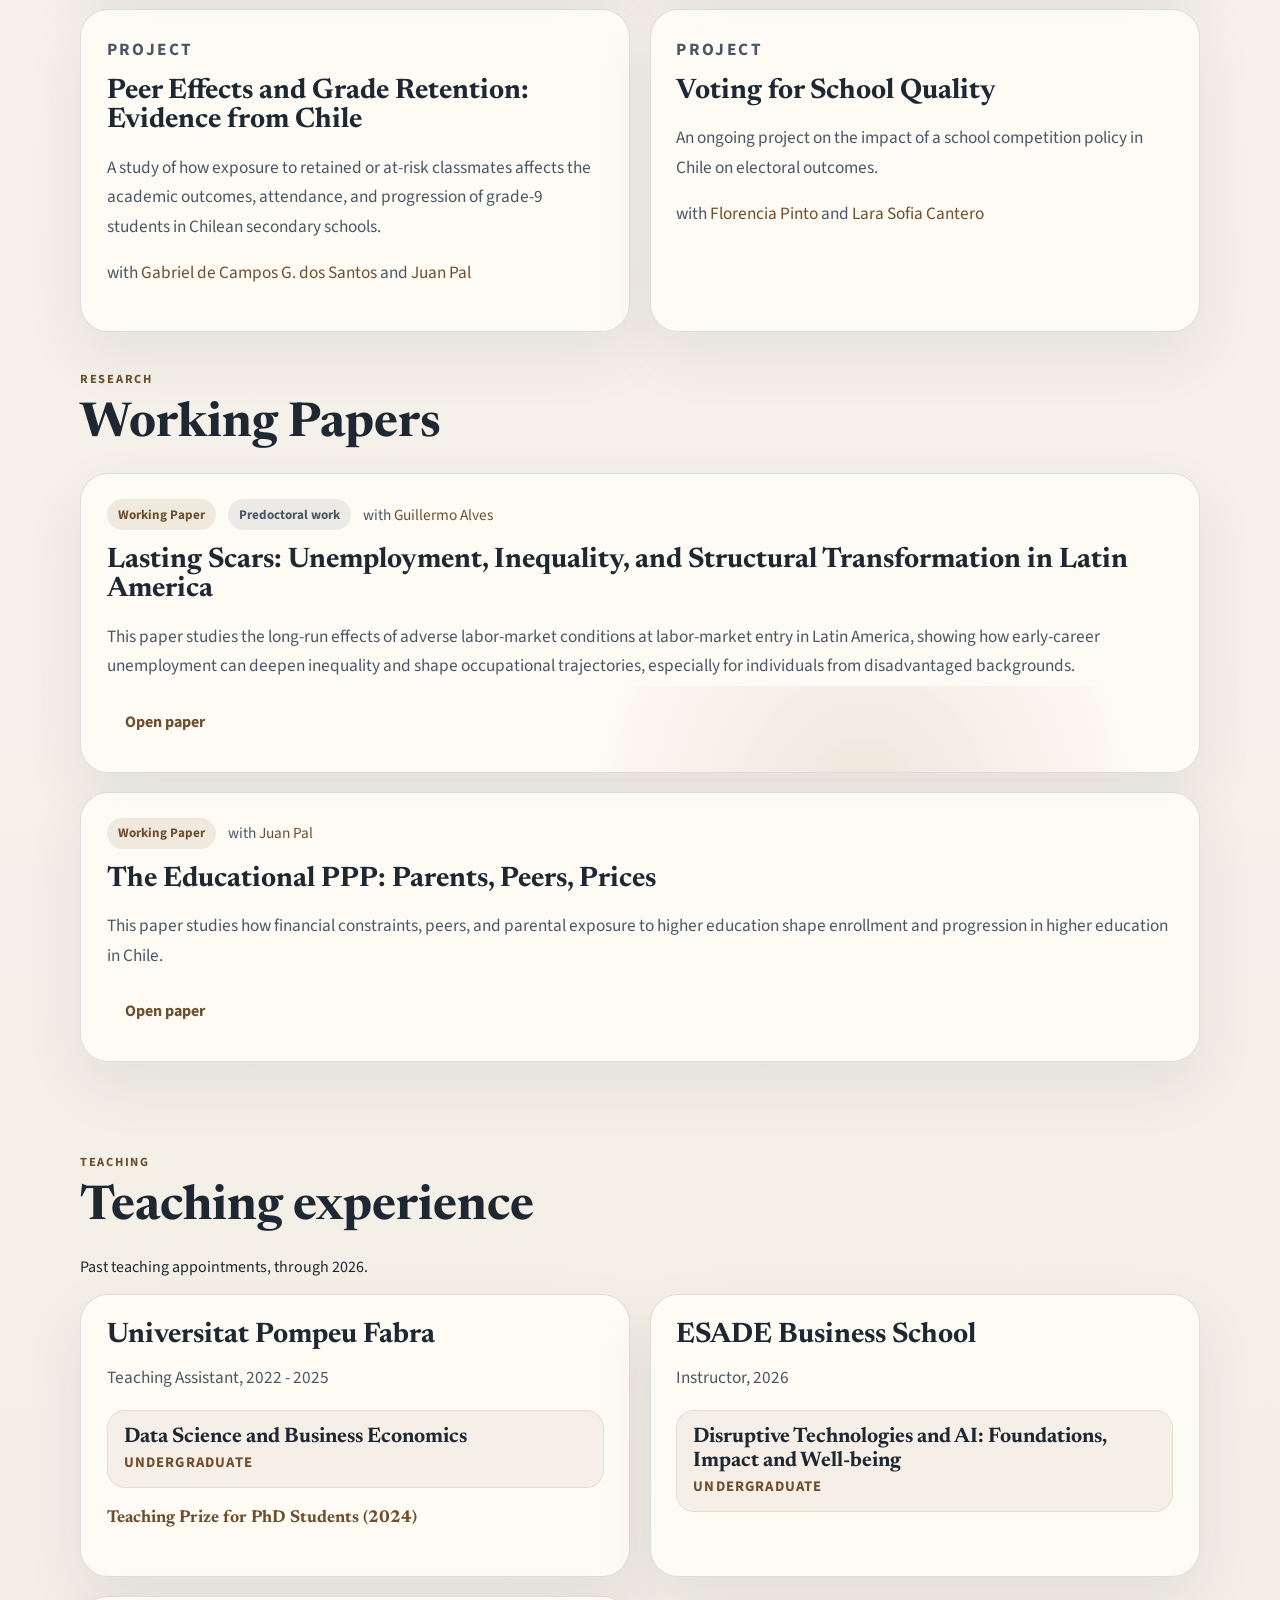
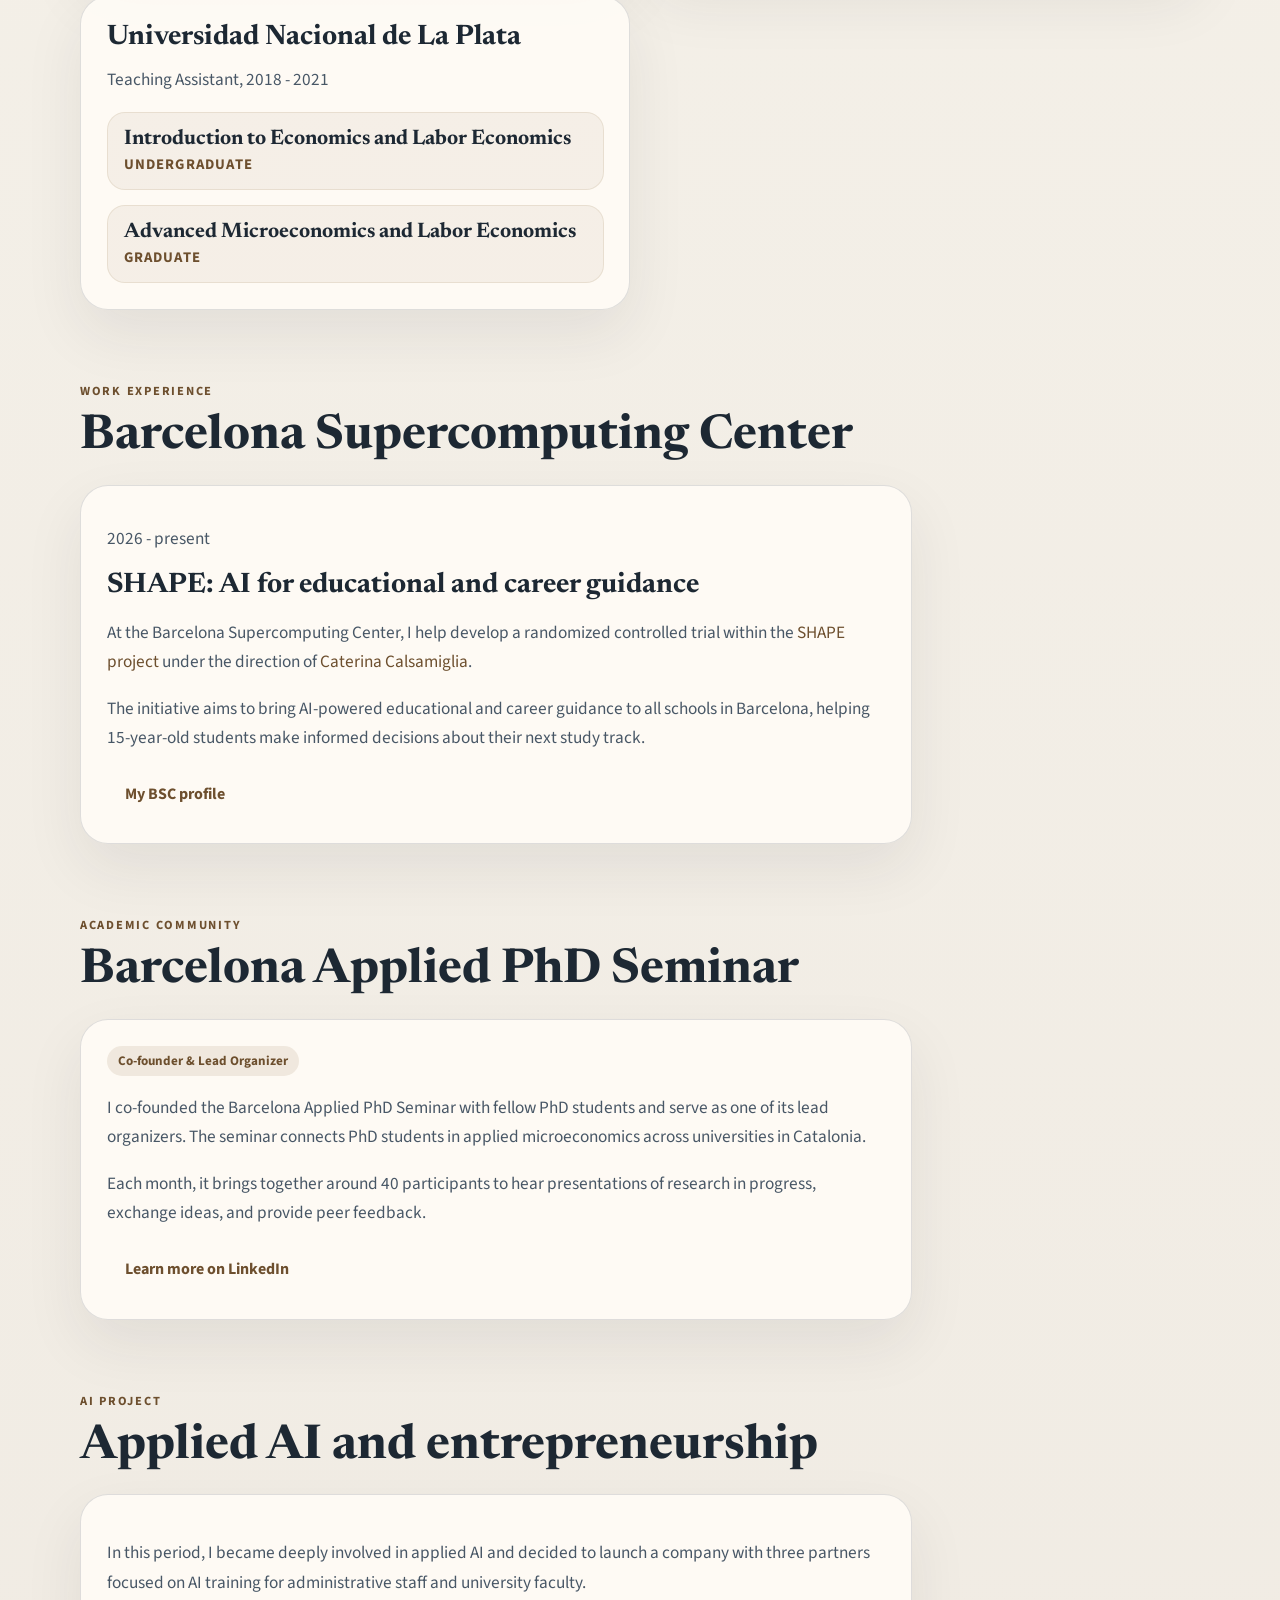
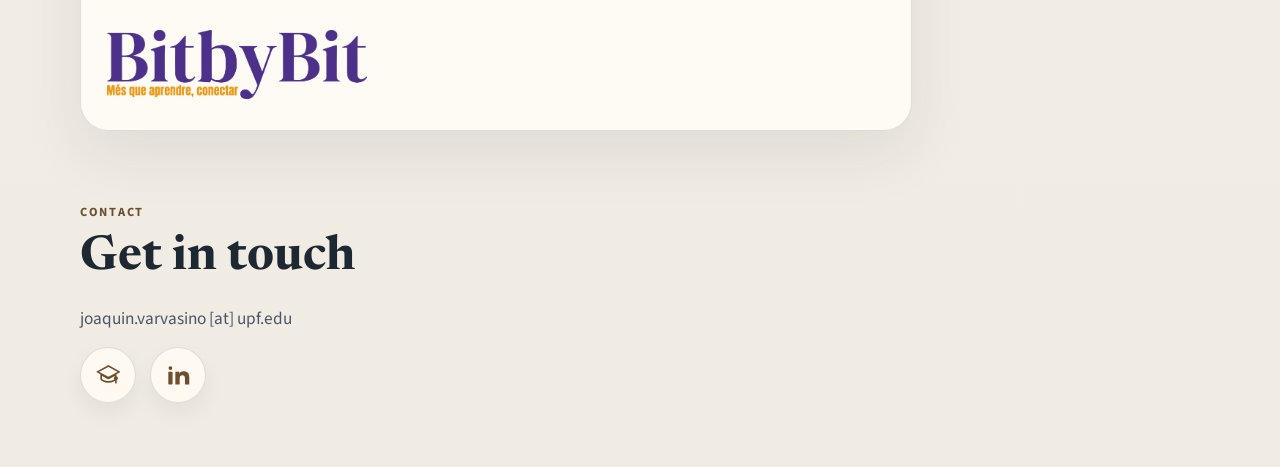
==== commit 94292f97: "Revise SNED project description" ====
--- a/index.html
+++ b/index.html
@@ -92,16 +92,11 @@
             <p class="project-type">Project</p>
             <h3>School Tournaments, Persistence, and Reputational Costs</h3>
             <p>
-              Why do winners keep winning in Chile's SNED school tournament? This project
-              studies how winning or losing affects schools' subsequent reporting and
-              participation, with a focus on the reputational cost of communicating
-              unfavorable results to their communities.
-            </p>
-            <p>
-              A randomized controlled trial in development will evaluate the mechanisms
-              behind this persistence, including reputational concerns, discouragement,
-              information gaps, and administrative barriers to completing the SNED
-              questionnaire.
+              This project studies how losing a tournament affects schools' subsequent
+              reporting and participation, with a focus on the reputational cost of
+              communicating unfavorable results. A RCT in development will evaluate the
+              mechanisms behind this persistence, including reputational concerns,
+              discouragement, information gaps, and administrative barriers.
             </p>
           </article>
 
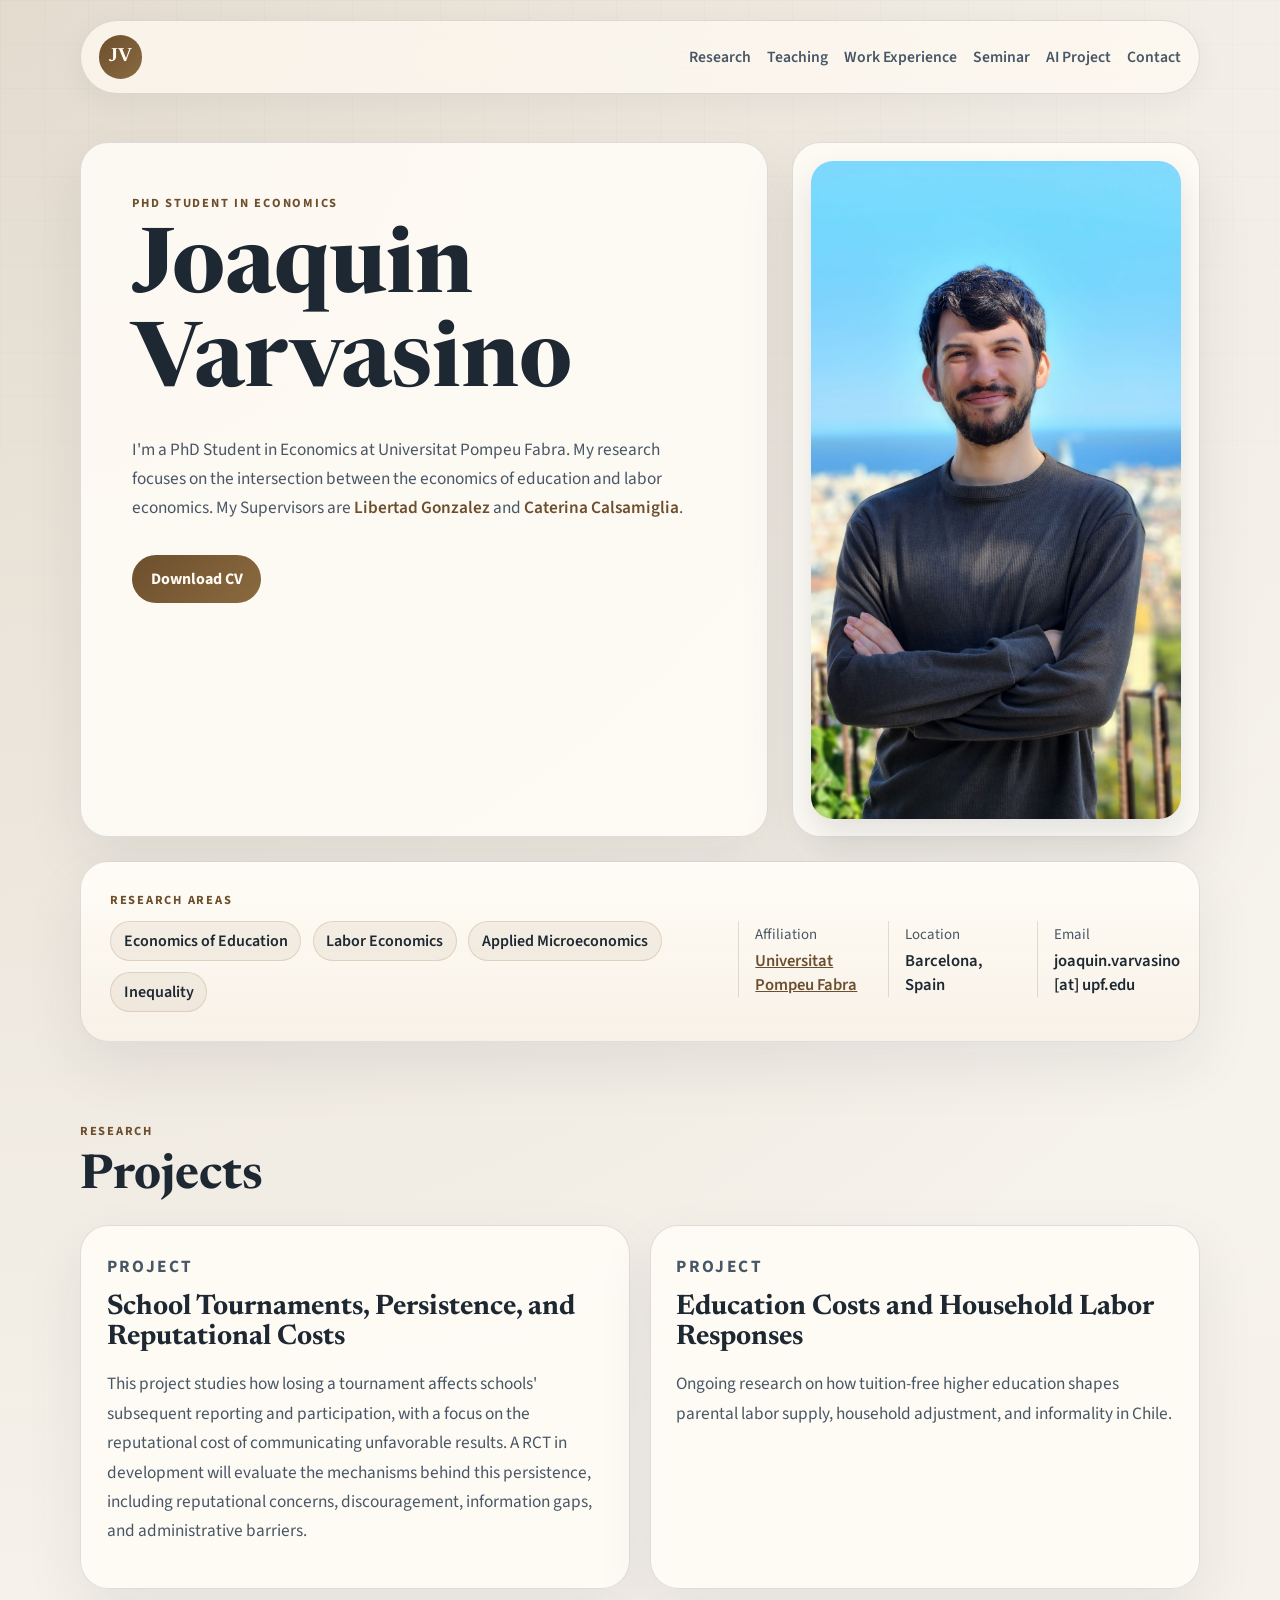
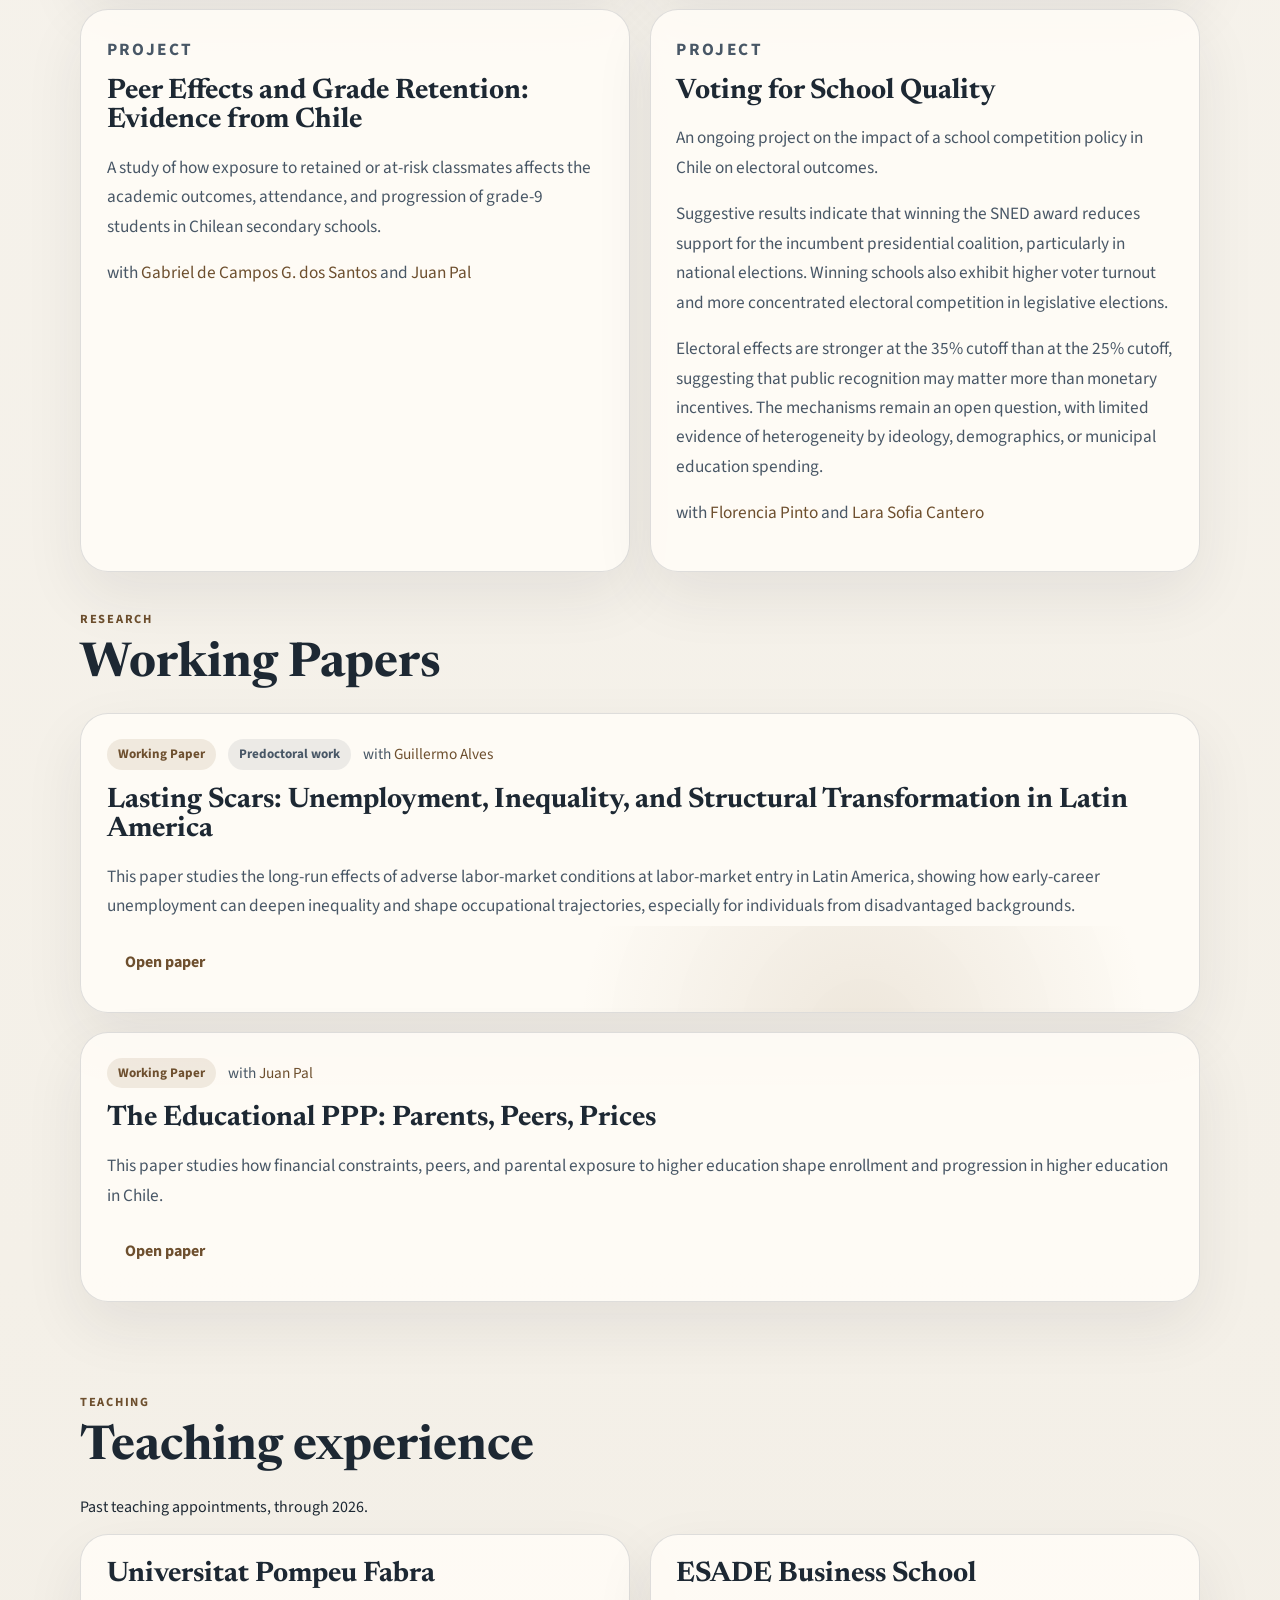
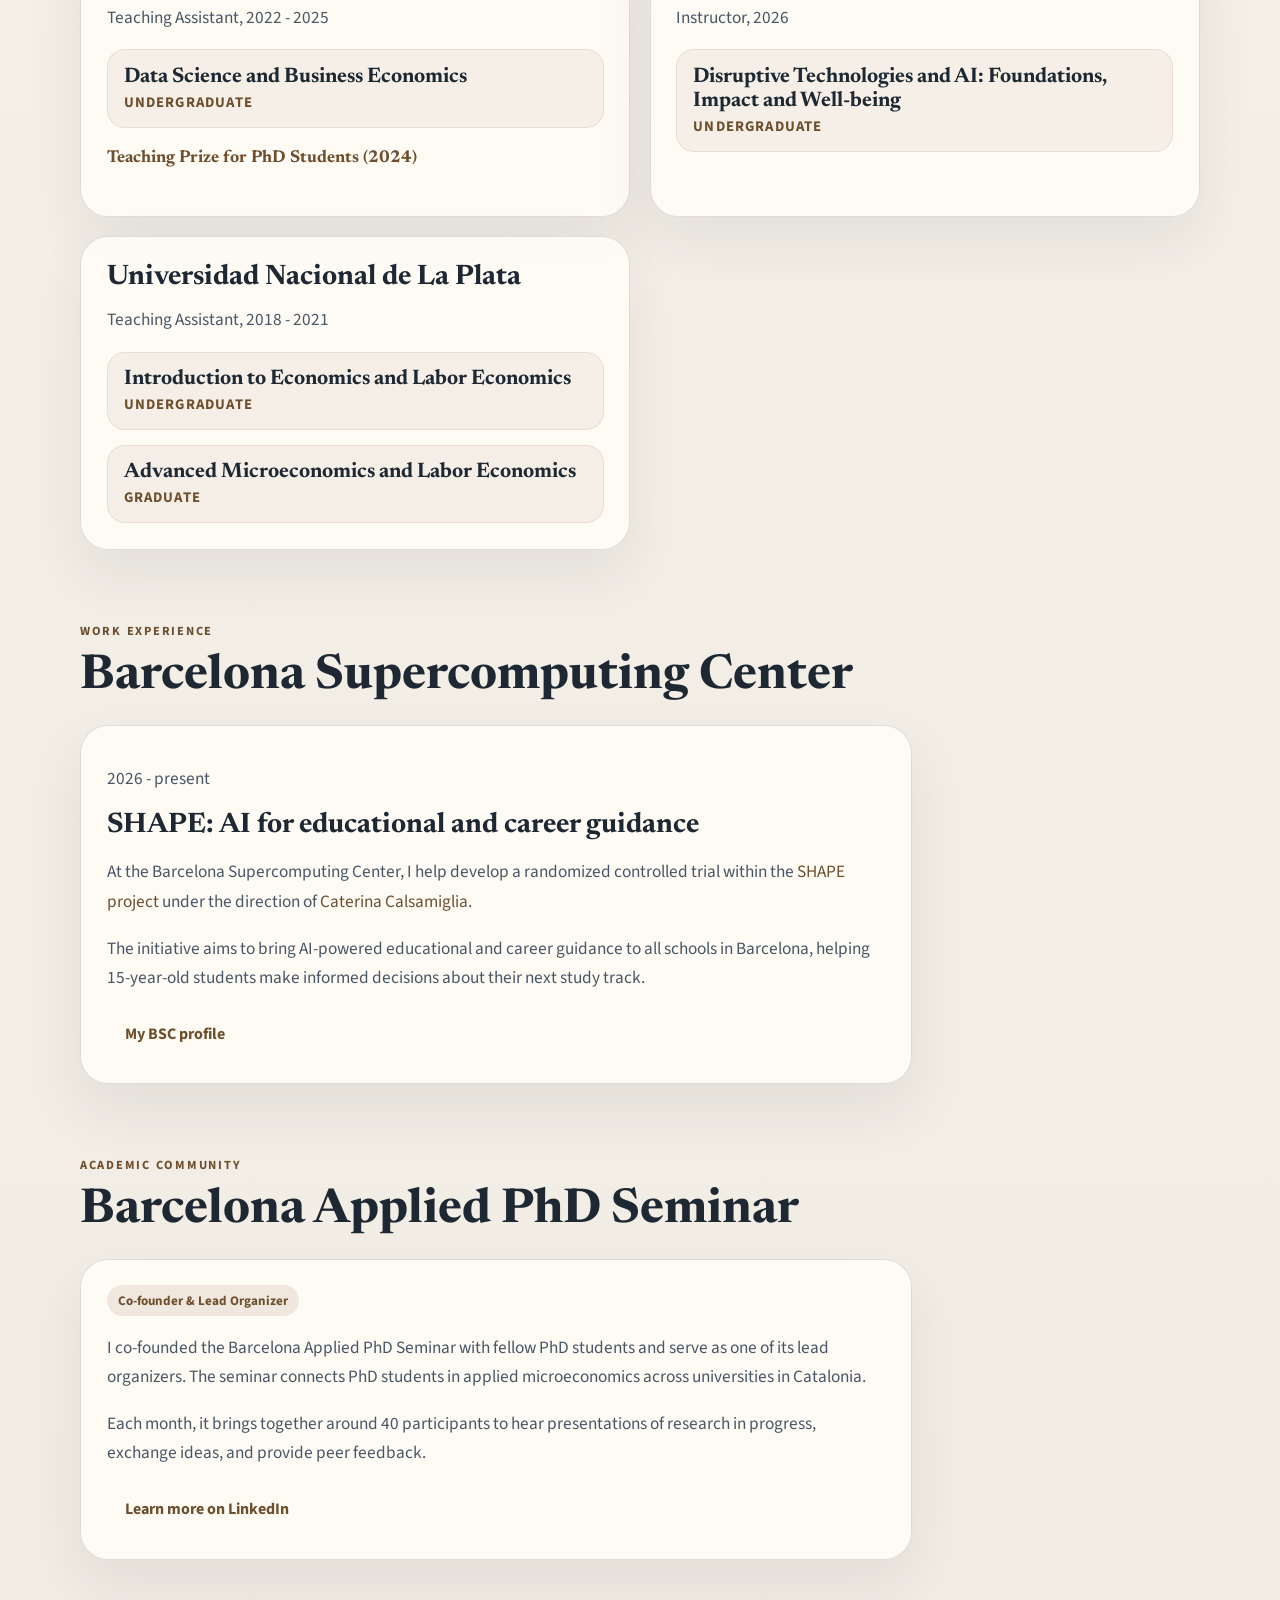
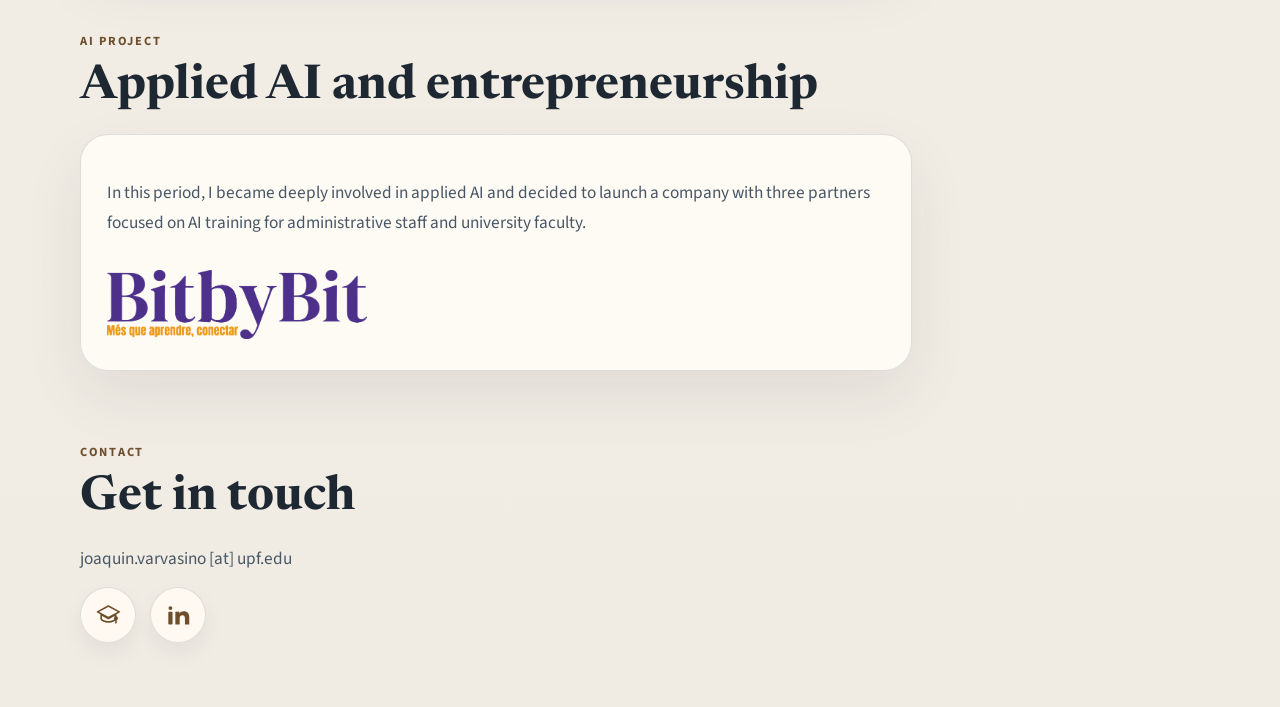
==== commit e3d15ff3: "Add suggestive electoral findings to school quality project" ====
--- a/index.html
+++ b/index.html
@@ -132,6 +132,18 @@
               An ongoing project on the impact of a school competition policy in Chile on
               electoral outcomes.
             </p>
+            <p>
+              Suggestive results indicate that winning the SNED award reduces support for
+              the incumbent presidential coalition, particularly in national elections.
+              Winning schools also exhibit higher voter turnout and more concentrated
+              electoral competition in legislative elections.
+            </p>
+            <p>
+              Electoral effects are stronger at the 35% cutoff than at the 25% cutoff,
+              suggesting that public recognition may matter more than monetary incentives.
+              The mechanisms remain an open question, with limited evidence of
+              heterogeneity by ideology, demographics, or municipal education spending.
+            </p>
             <p class="project-links">
               with
               <a href="https://sites.google.com/view/mariaflorenciapinto/home" target="_blank" rel="noreferrer">Florencia Pinto</a>
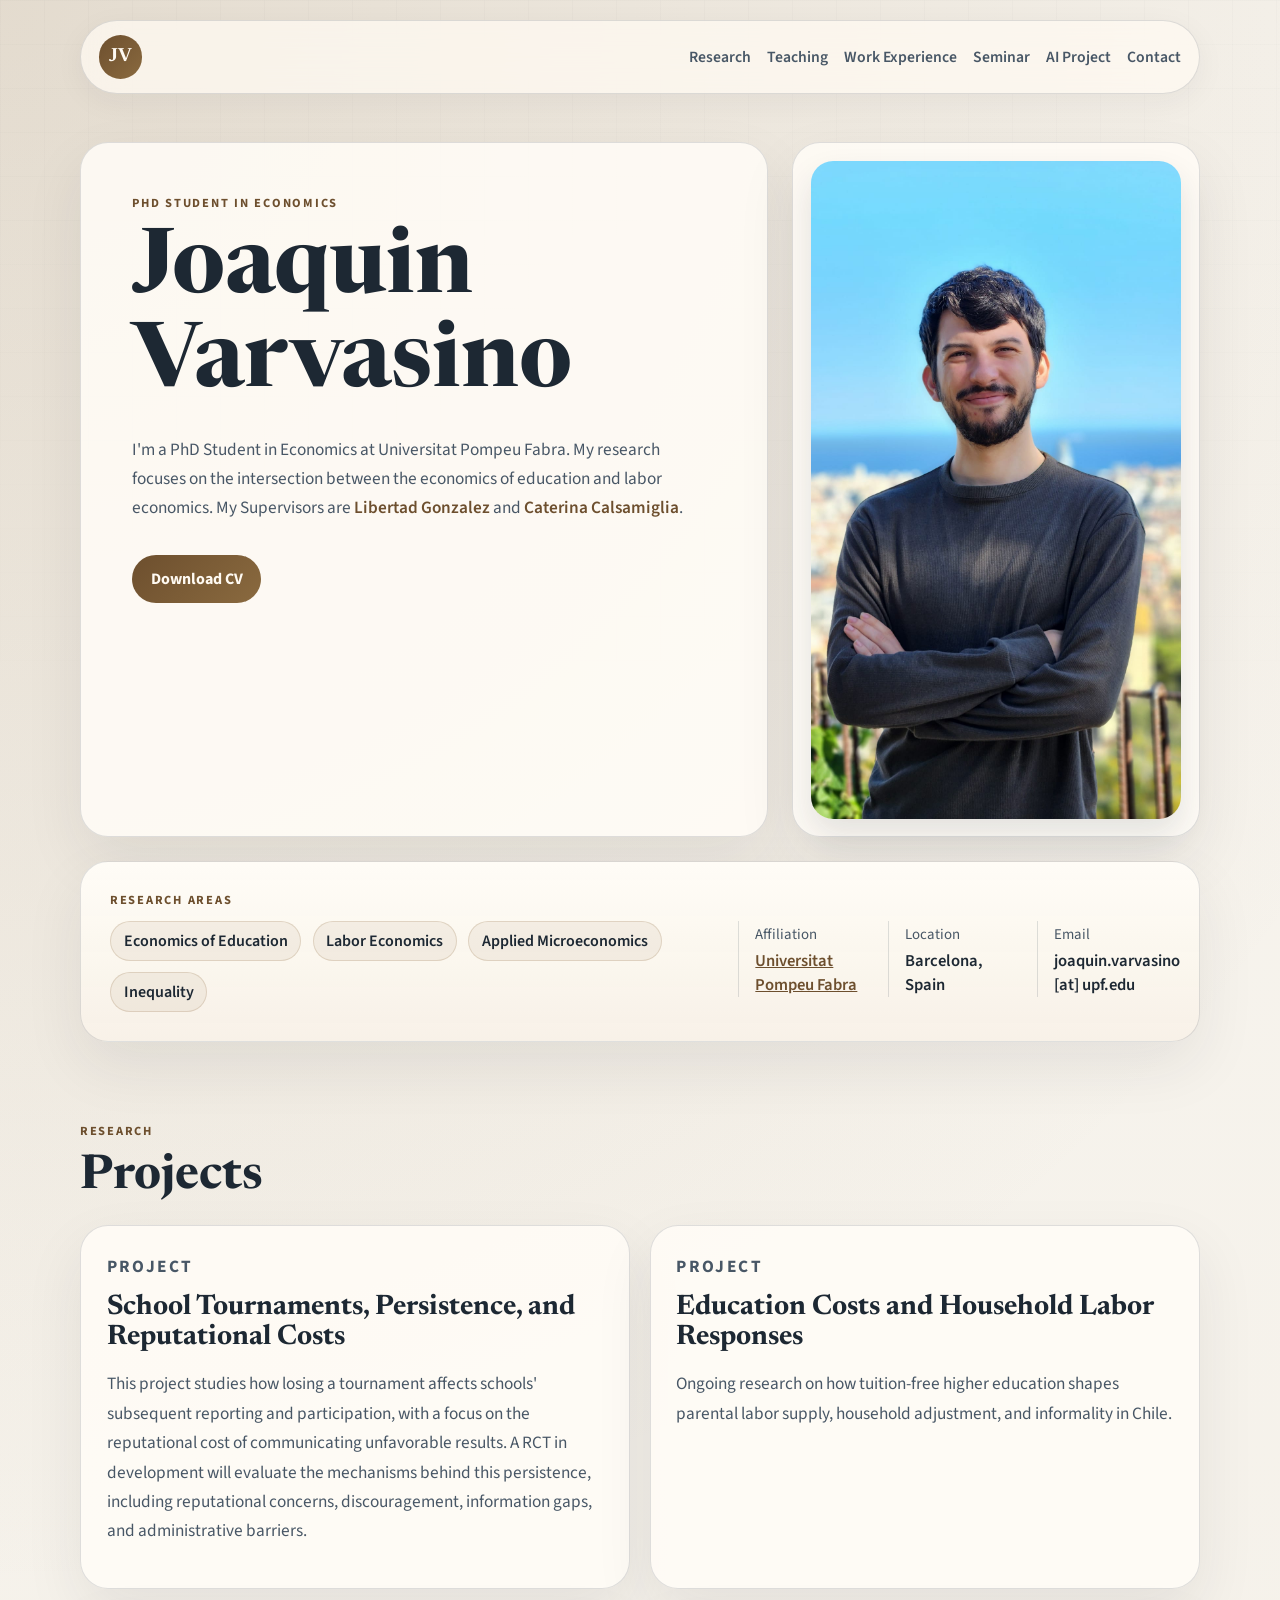
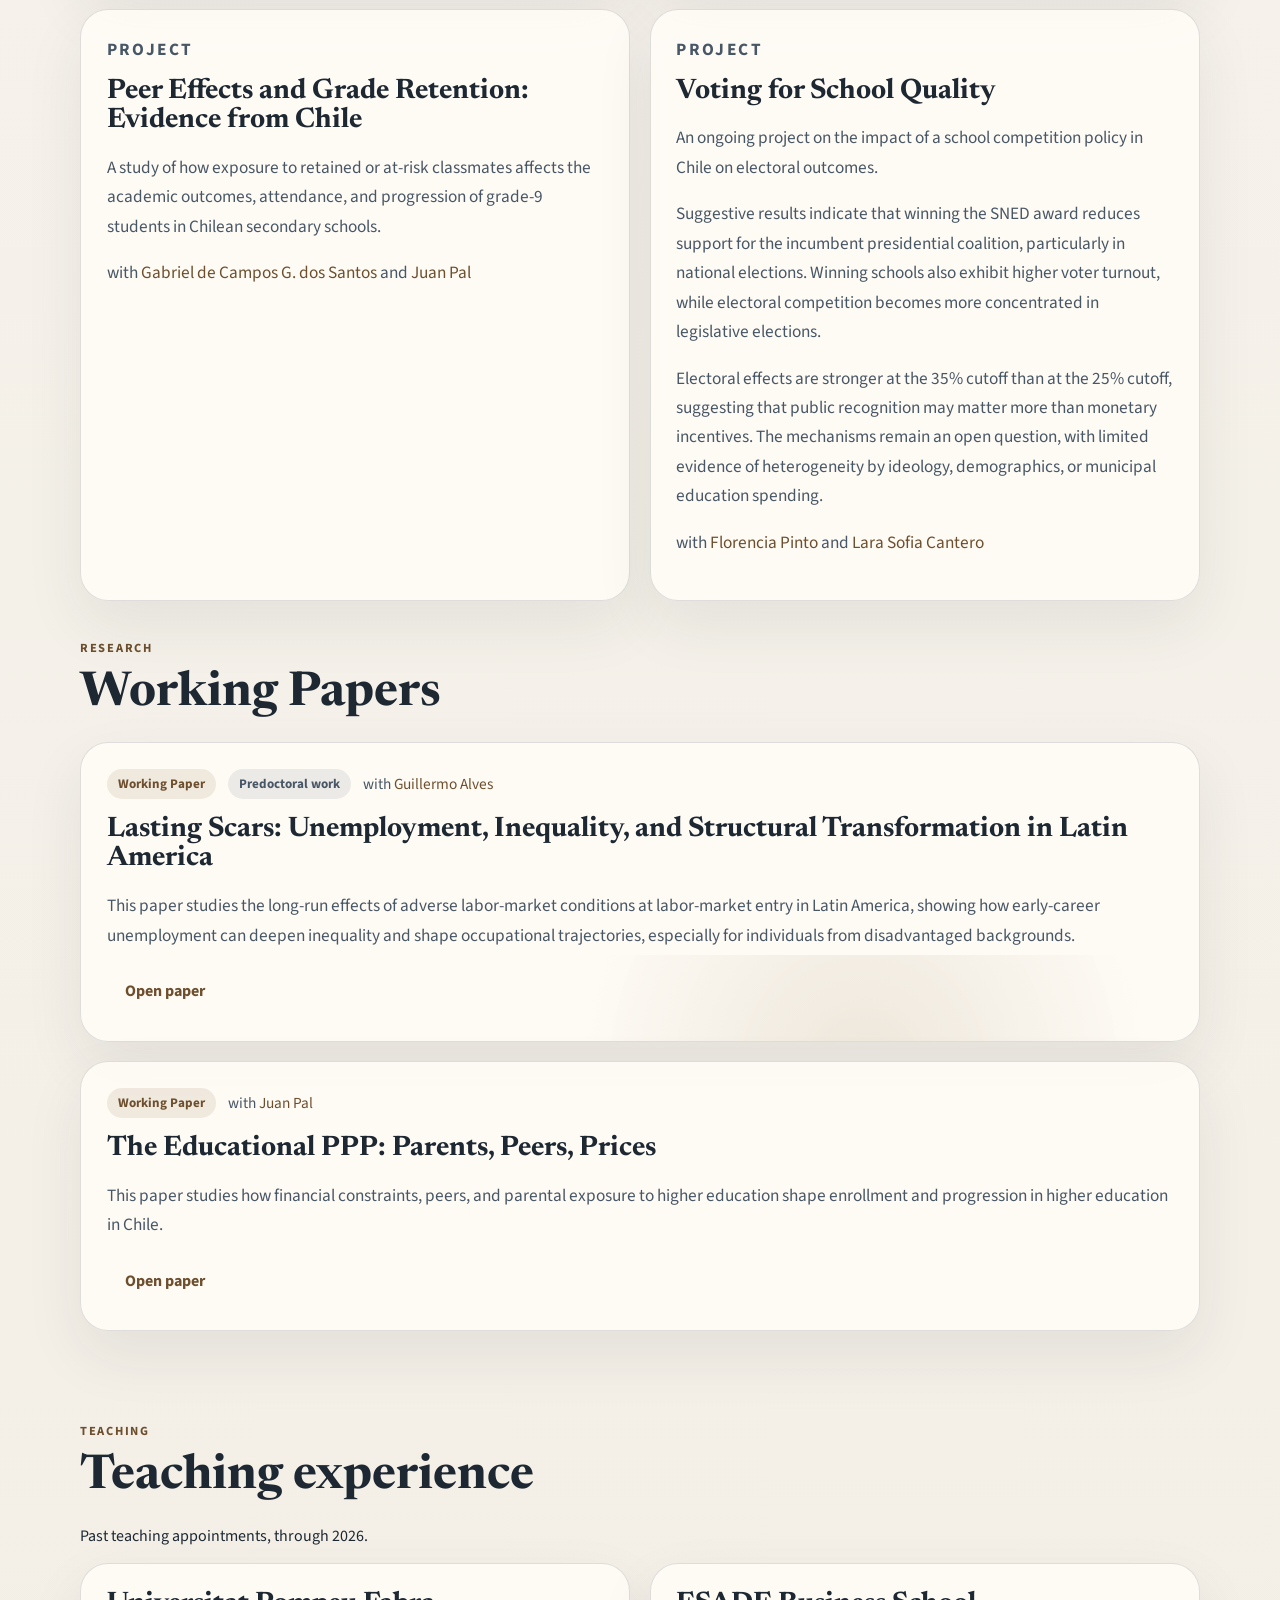
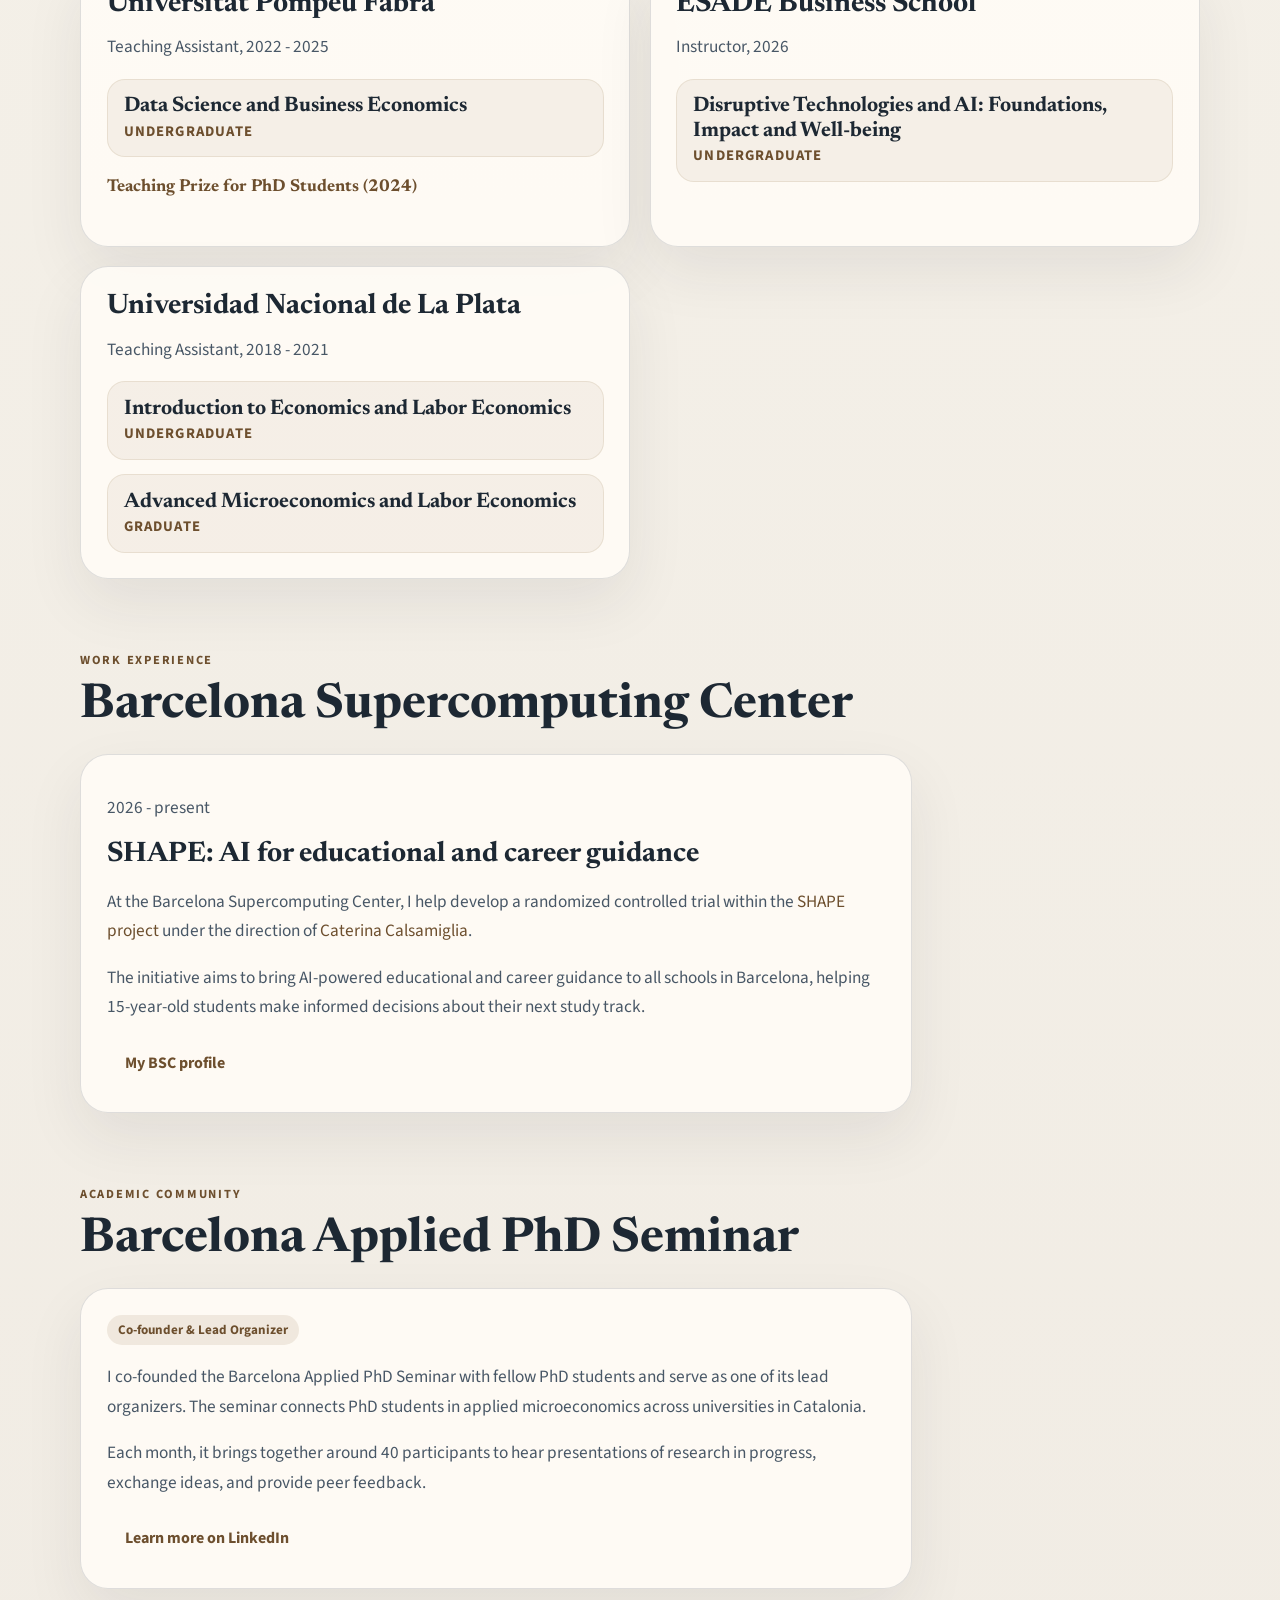
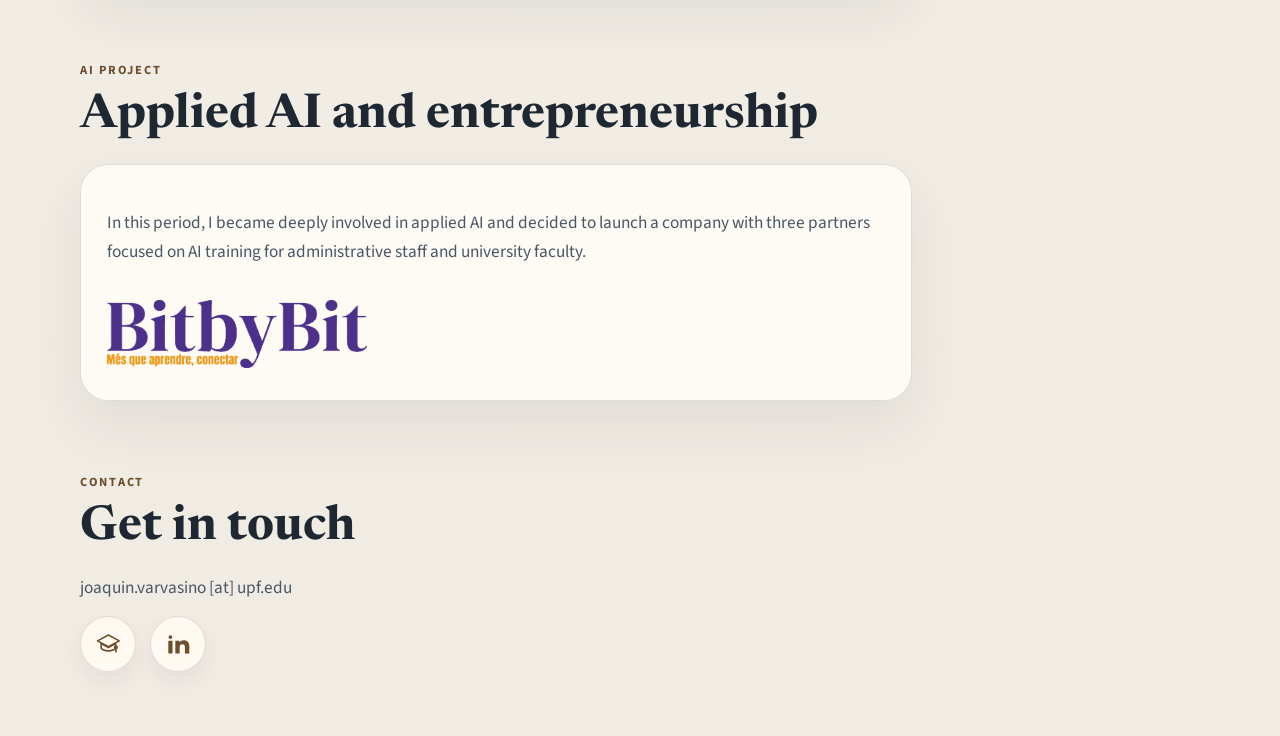
==== commit 59a5ac50: "Clarify turnout and legislative competition findings" ====
--- a/index.html
+++ b/index.html
@@ -135,8 +135,8 @@
             <p>
               Suggestive results indicate that winning the SNED award reduces support for
               the incumbent presidential coalition, particularly in national elections.
-              Winning schools also exhibit higher voter turnout and more concentrated
-              electoral competition in legislative elections.
+              Winning schools also exhibit higher voter turnout, while electoral
+              competition becomes more concentrated in legislative elections.
             </p>
             <p>
               Electoral effects are stronger at the 35% cutoff than at the 25% cutoff,
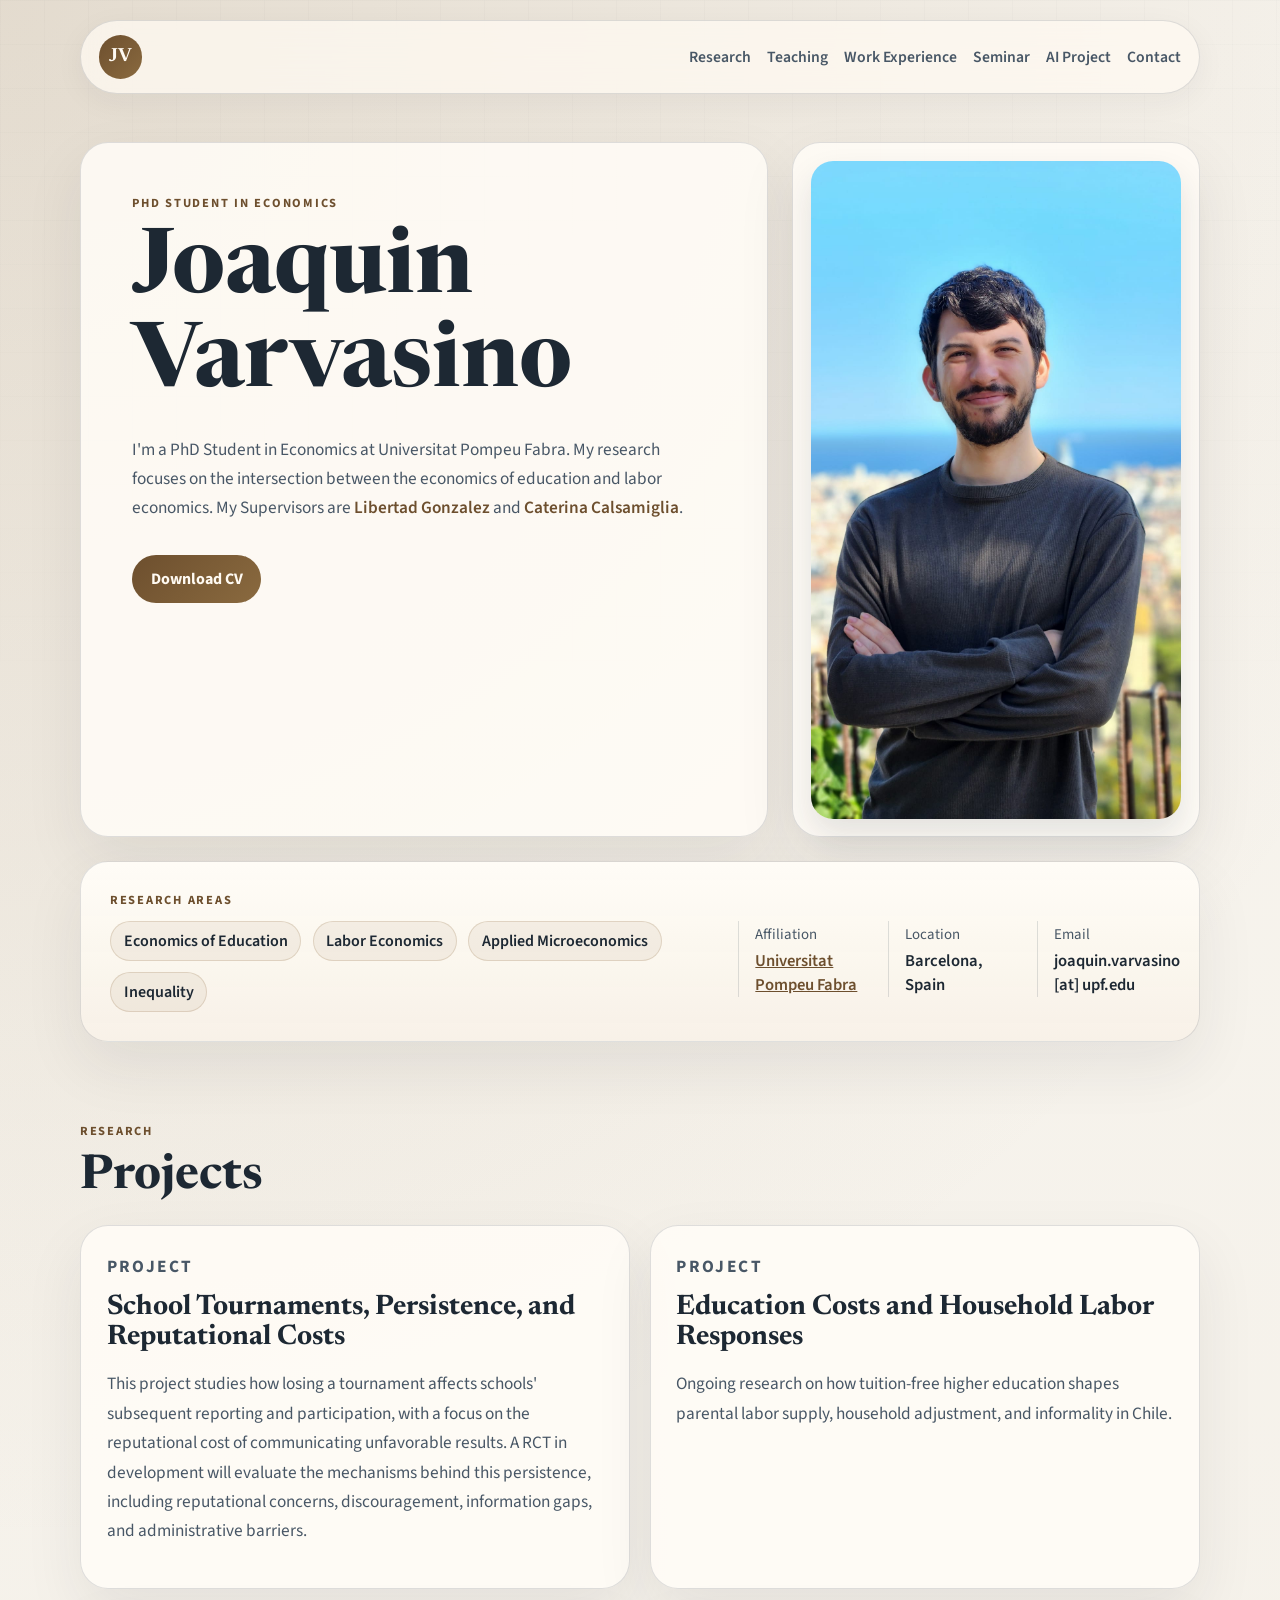
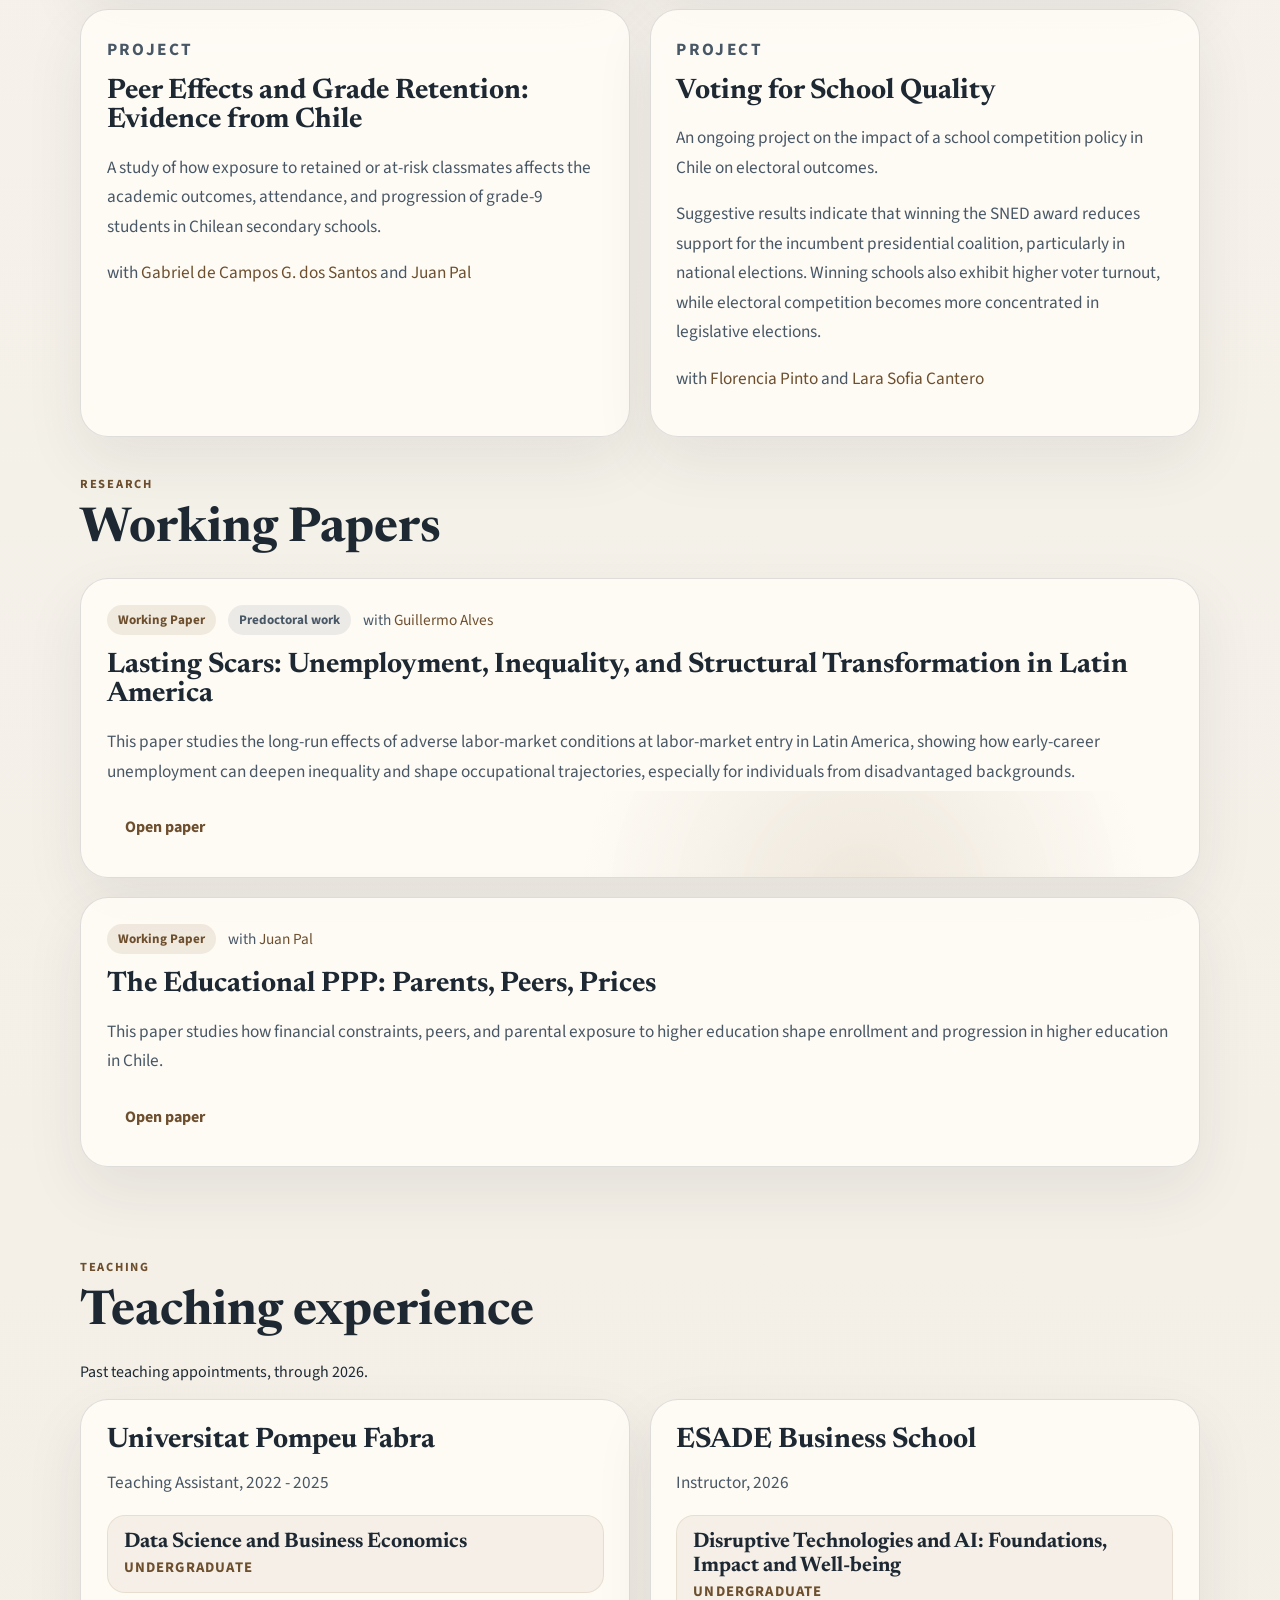
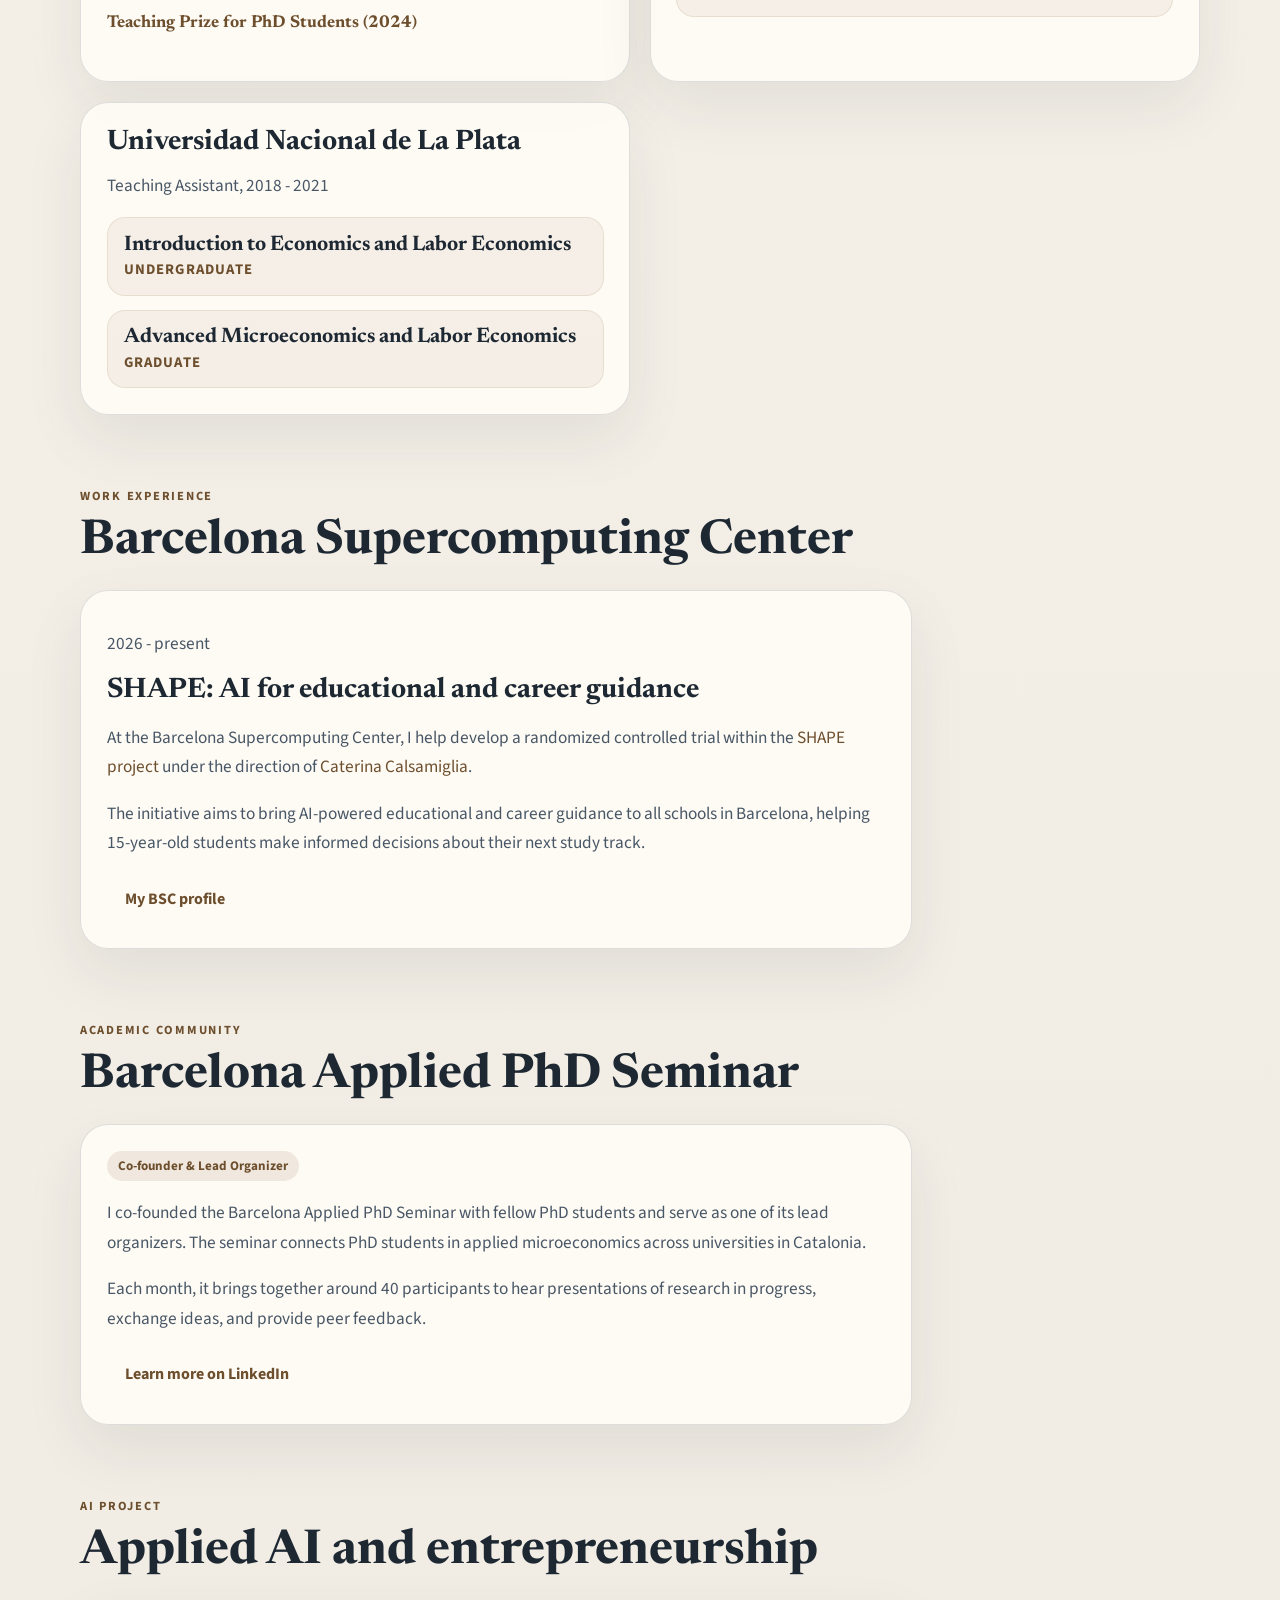
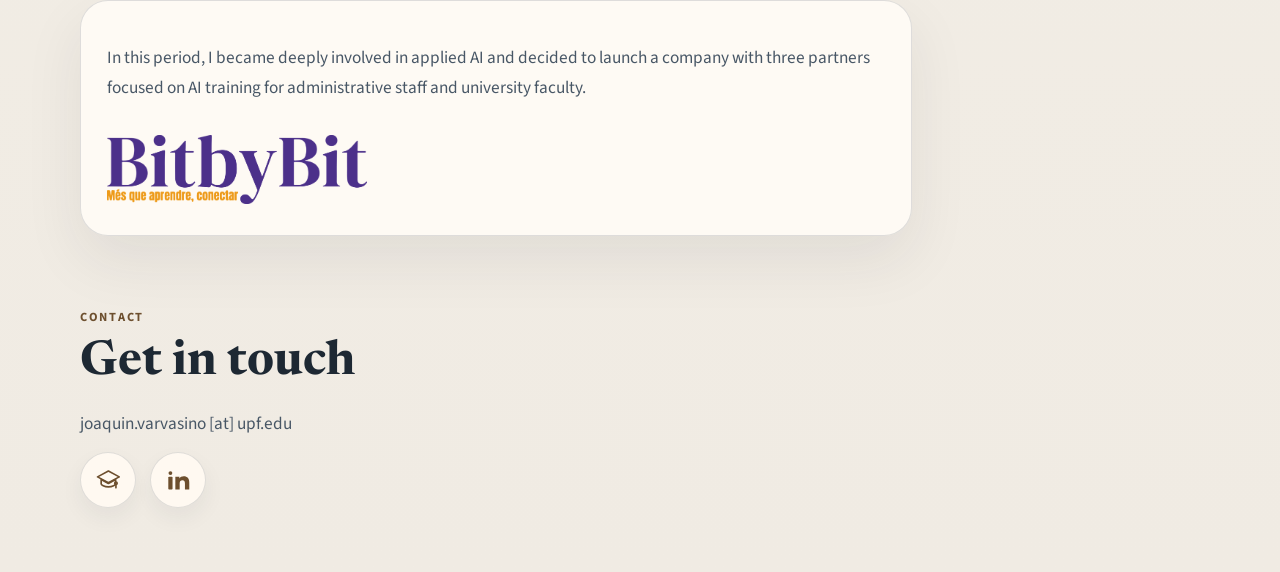
==== commit 8a3700ee: "Remove cutoff and mechanisms paragraph from voting project" ====
--- a/index.html
+++ b/index.html
@@ -138,12 +138,6 @@
               Winning schools also exhibit higher voter turnout, while electoral
               competition becomes more concentrated in legislative elections.
             </p>
-            <p>
-              Electoral effects are stronger at the 35% cutoff than at the 25% cutoff,
-              suggesting that public recognition may matter more than monetary incentives.
-              The mechanisms remain an open question, with limited evidence of
-              heterogeneity by ideology, demographics, or municipal education spending.
-            </p>
             <p class="project-links">
               with
               <a href="https://sites.google.com/view/mariaflorenciapinto/home" target="_blank" rel="noreferrer">Florencia Pinto</a>
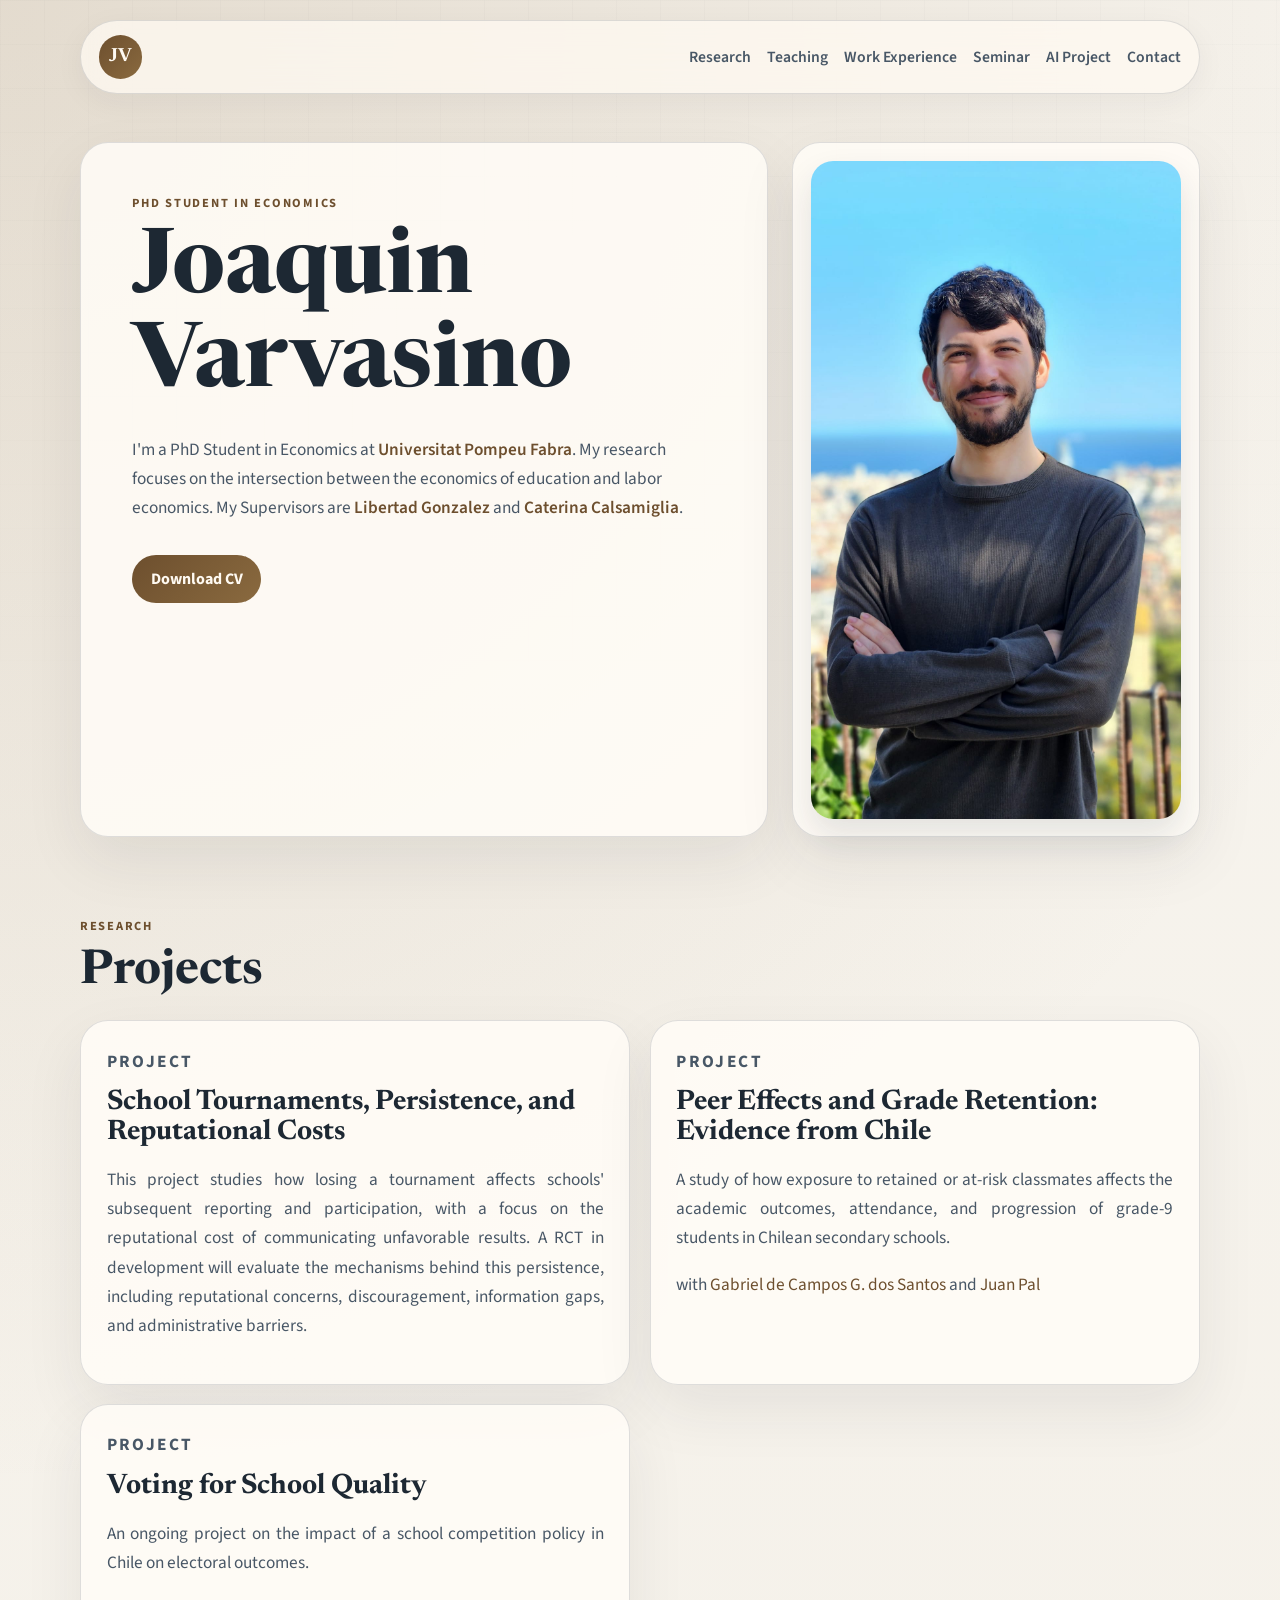
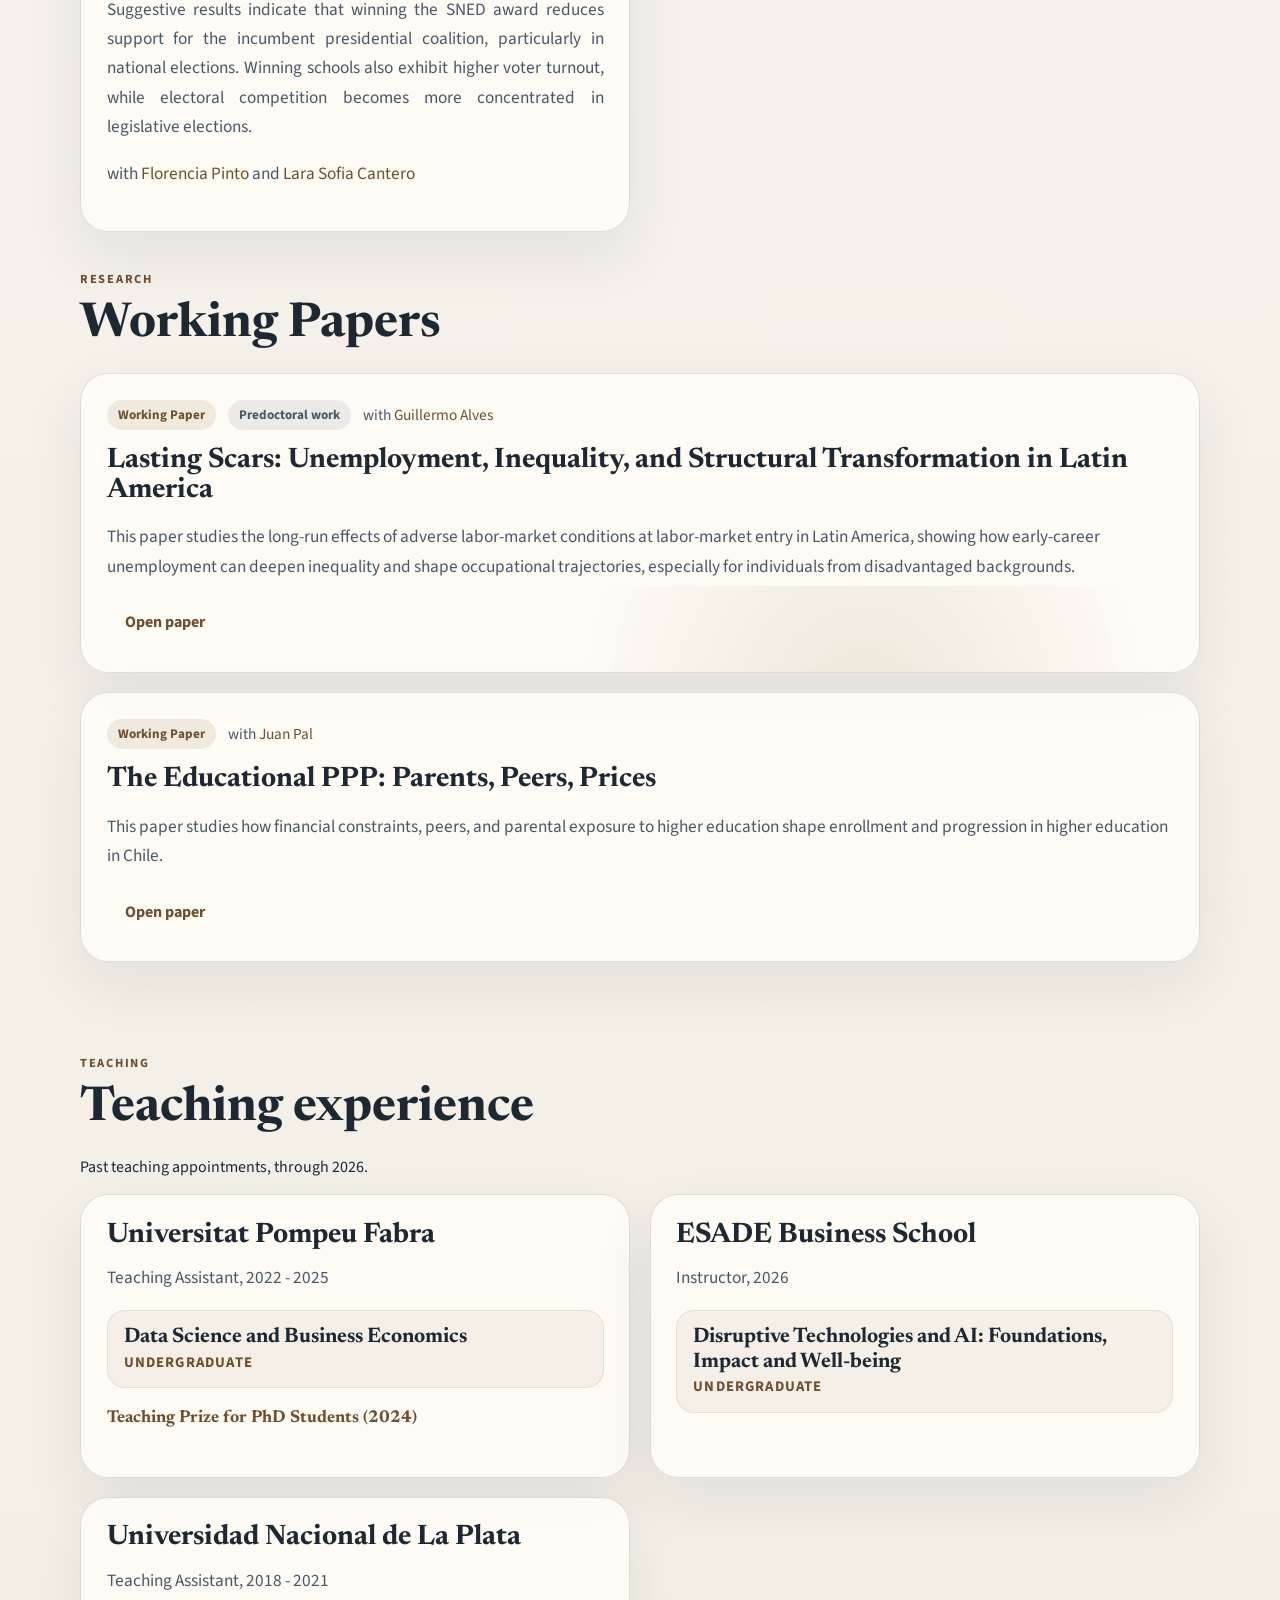
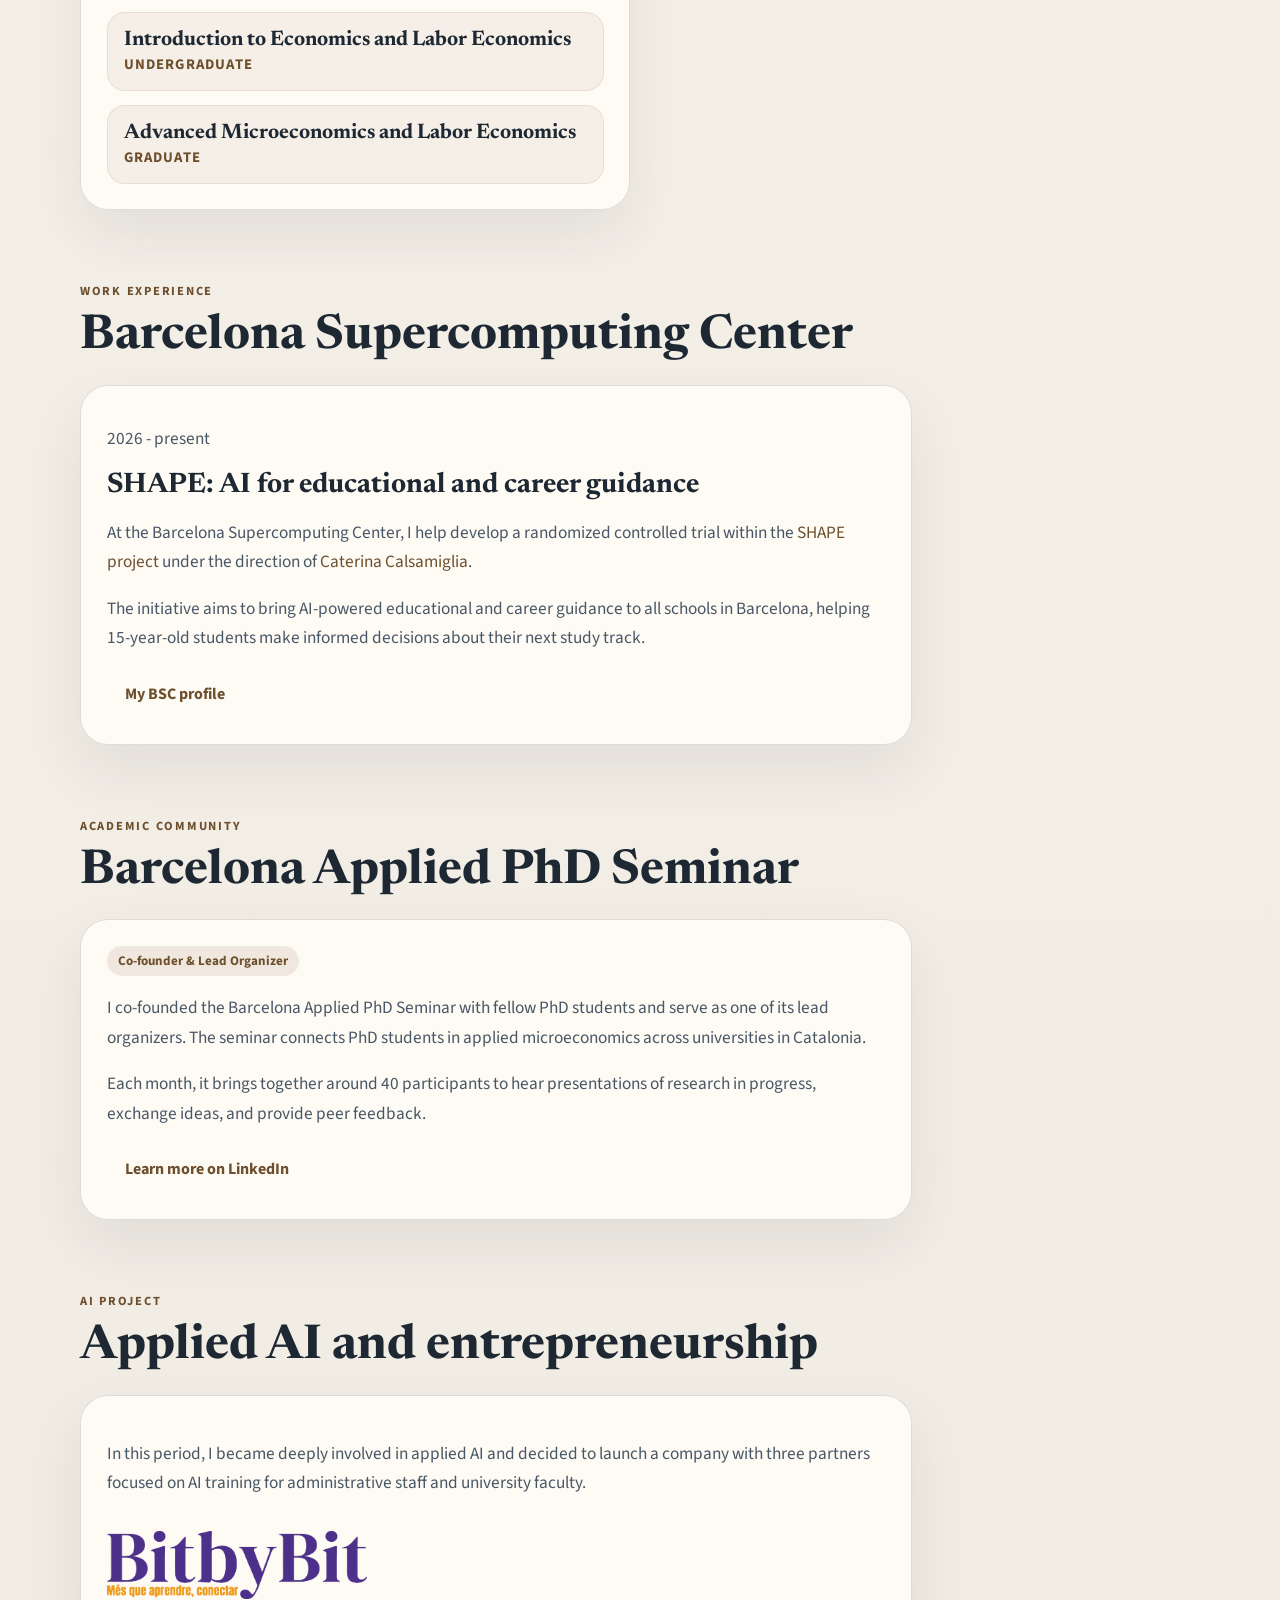
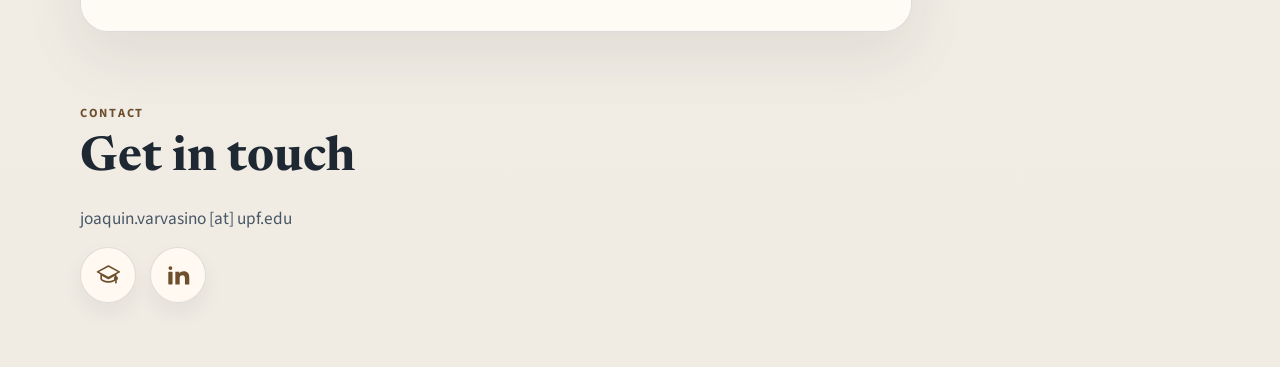
==== commit afbe37c3: "Simplify profile and research projects layout" ====
--- a/index.html
+++ b/index.html
@@ -3,7 +3,10 @@
 <head>
   <meta charset="UTF-8">
   <meta name="viewport" content="width=device-width, initial-scale=1.0">
-  <link rel="icon" type="image/png" href="favicon.png">
+  <link rel="icon" type="image/x-icon" href="favicon.ico?v=jv-orange">
+  <link rel="icon" type="image/png" sizes="256x256" href="favicon.png?v=jv-orange">
+  <link rel="icon" type="image/png" sizes="32x32" href="favicon-32.png?v=jv-orange">
+  <link rel="icon" type="image/png" sizes="16x16" href="favicon-16.png?v=jv-orange">
   <title>Joaquin Varvasino | Economics of Education &amp; Labor Economics</title>
   <meta
     name="description"
@@ -37,7 +40,8 @@
           <p class="eyebrow">PhD Student in Economics</p>
           <h1>Joaquin Varvasino</h1>
           <p class="lead">
-            I'm a PhD Student in Economics at Universitat Pompeu Fabra. My research focuses
+            I'm a PhD Student in Economics at
+            <a href="https://www.upf.edu/es/web/econ/phd-r-z/-/asset_publisher/g9oPyFBB9Ssf/content/varvasino-joaquin/maximized" target="_blank" rel="noopener">Universitat Pompeu Fabra</a>. My research focuses
             on the intersection between the economics of education and labor economics. My
             Supervisors are
             <a href="https://libertadgonzalez.com/" target="_blank" rel="noreferrer">Libertad Gonzalez</a>
@@ -55,31 +59,6 @@
           </div>
         </aside>
 
-        <aside class="hero-panel" aria-label="Research snapshot">
-          <p class="panel-label">Research Areas</p>
-          <div class="hero-panel-content">
-            <ul class="tag-list">
-              <li>Economics of Education</li>
-              <li>Labor Economics</li>
-              <li>Applied Microeconomics</li>
-              <li>Inequality</li>
-            </ul>
-            <dl class="quick-facts">
-              <div>
-                <dt>Affiliation</dt>
-                <dd><a href="https://www.upf.edu/es/web/econ/phd-r-z/-/asset_publisher/g9oPyFBB9Ssf/content/varvasino-joaquin/maximized" target="_blank" rel="noopener">Universitat Pompeu Fabra</a></dd>
-              </div>
-              <div>
-                <dt>Location</dt>
-                <dd>Barcelona, Spain</dd>
-              </div>
-              <div>
-                <dt>Email</dt>
-                <dd>joaquin.varvasino [at] upf.edu</dd>
-              </div>
-            </dl>
-          </div>
-        </aside>
       </section>
 
       <section class="section" id="research">
@@ -97,15 +76,6 @@
               communicating unfavorable results. A RCT in development will evaluate the
               mechanisms behind this persistence, including reputational concerns,
               discouragement, information gaps, and administrative barriers.
-            </p>
-          </article>
-
-          <article class="project-card">
-            <p class="project-type">Project</p>
-            <h3>Education Costs and Household Labor Responses</h3>
-            <p>
-              Ongoing research on how tuition-free higher education shapes parental labor
-              supply, household adjustment, and informality in Chile.
             </p>
           </article>
 
--- a/styles.css
+++ b/styles.css
@@ -187,6 +187,11 @@
   margin: 1.4rem 0 0;
 }
 
+.project-card > p:not([class]) {
+  text-align: justify;
+  hyphens: auto;
+}
+
 .hero-copy .lead a,
 .hero-copy .lead a:visited {
   color: var(--accent-deep);
